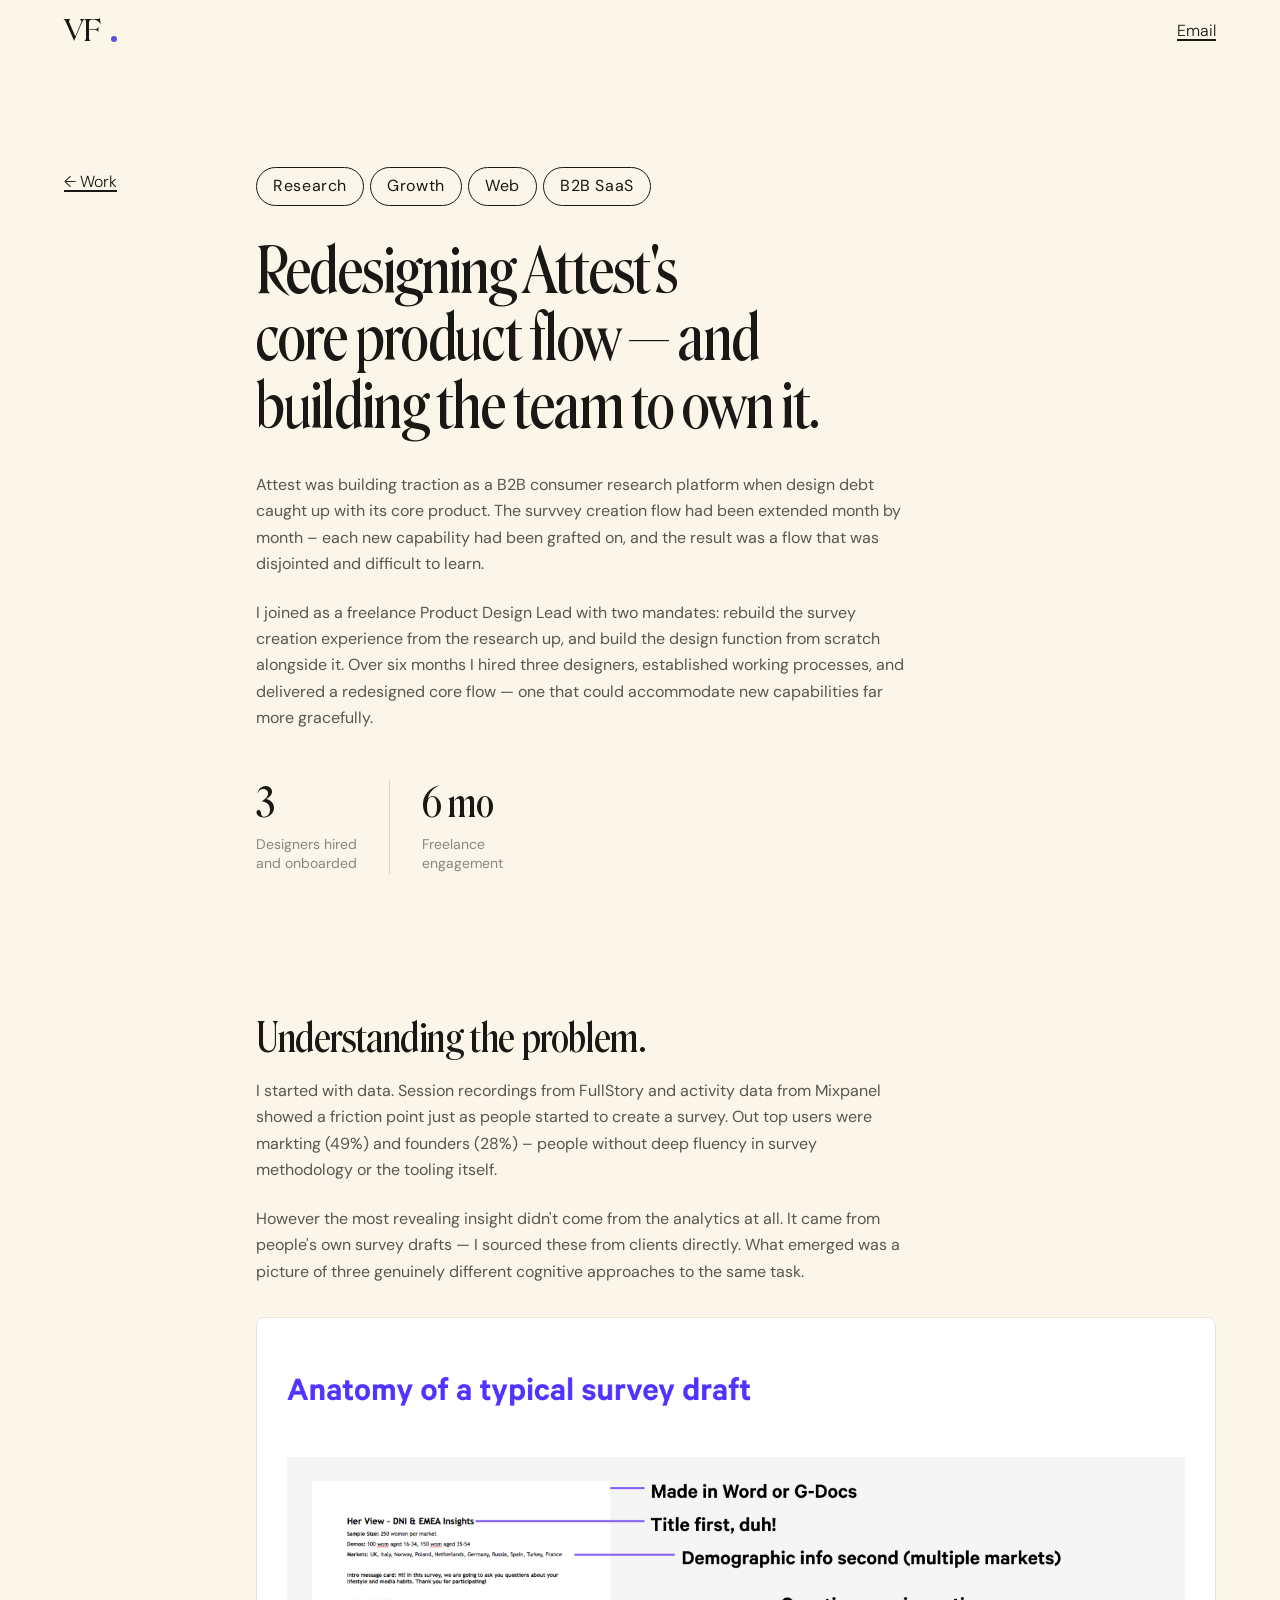
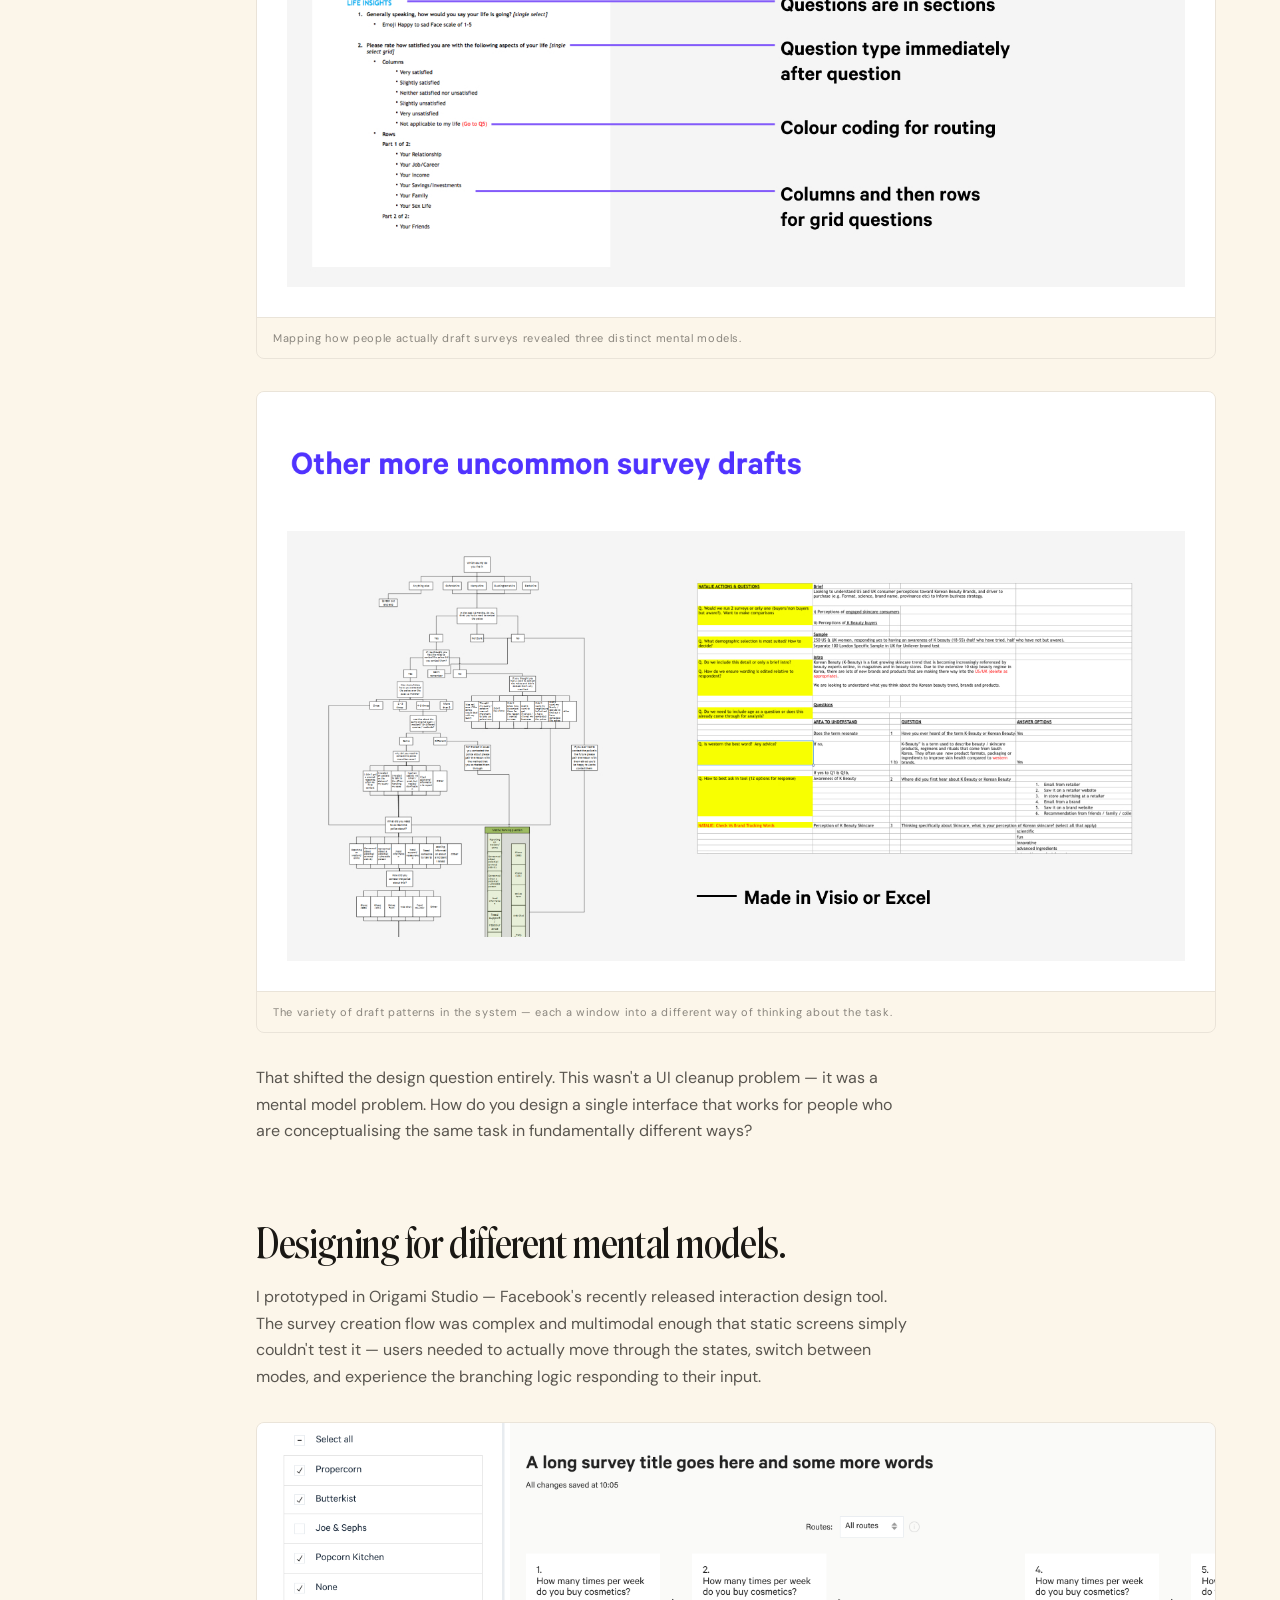
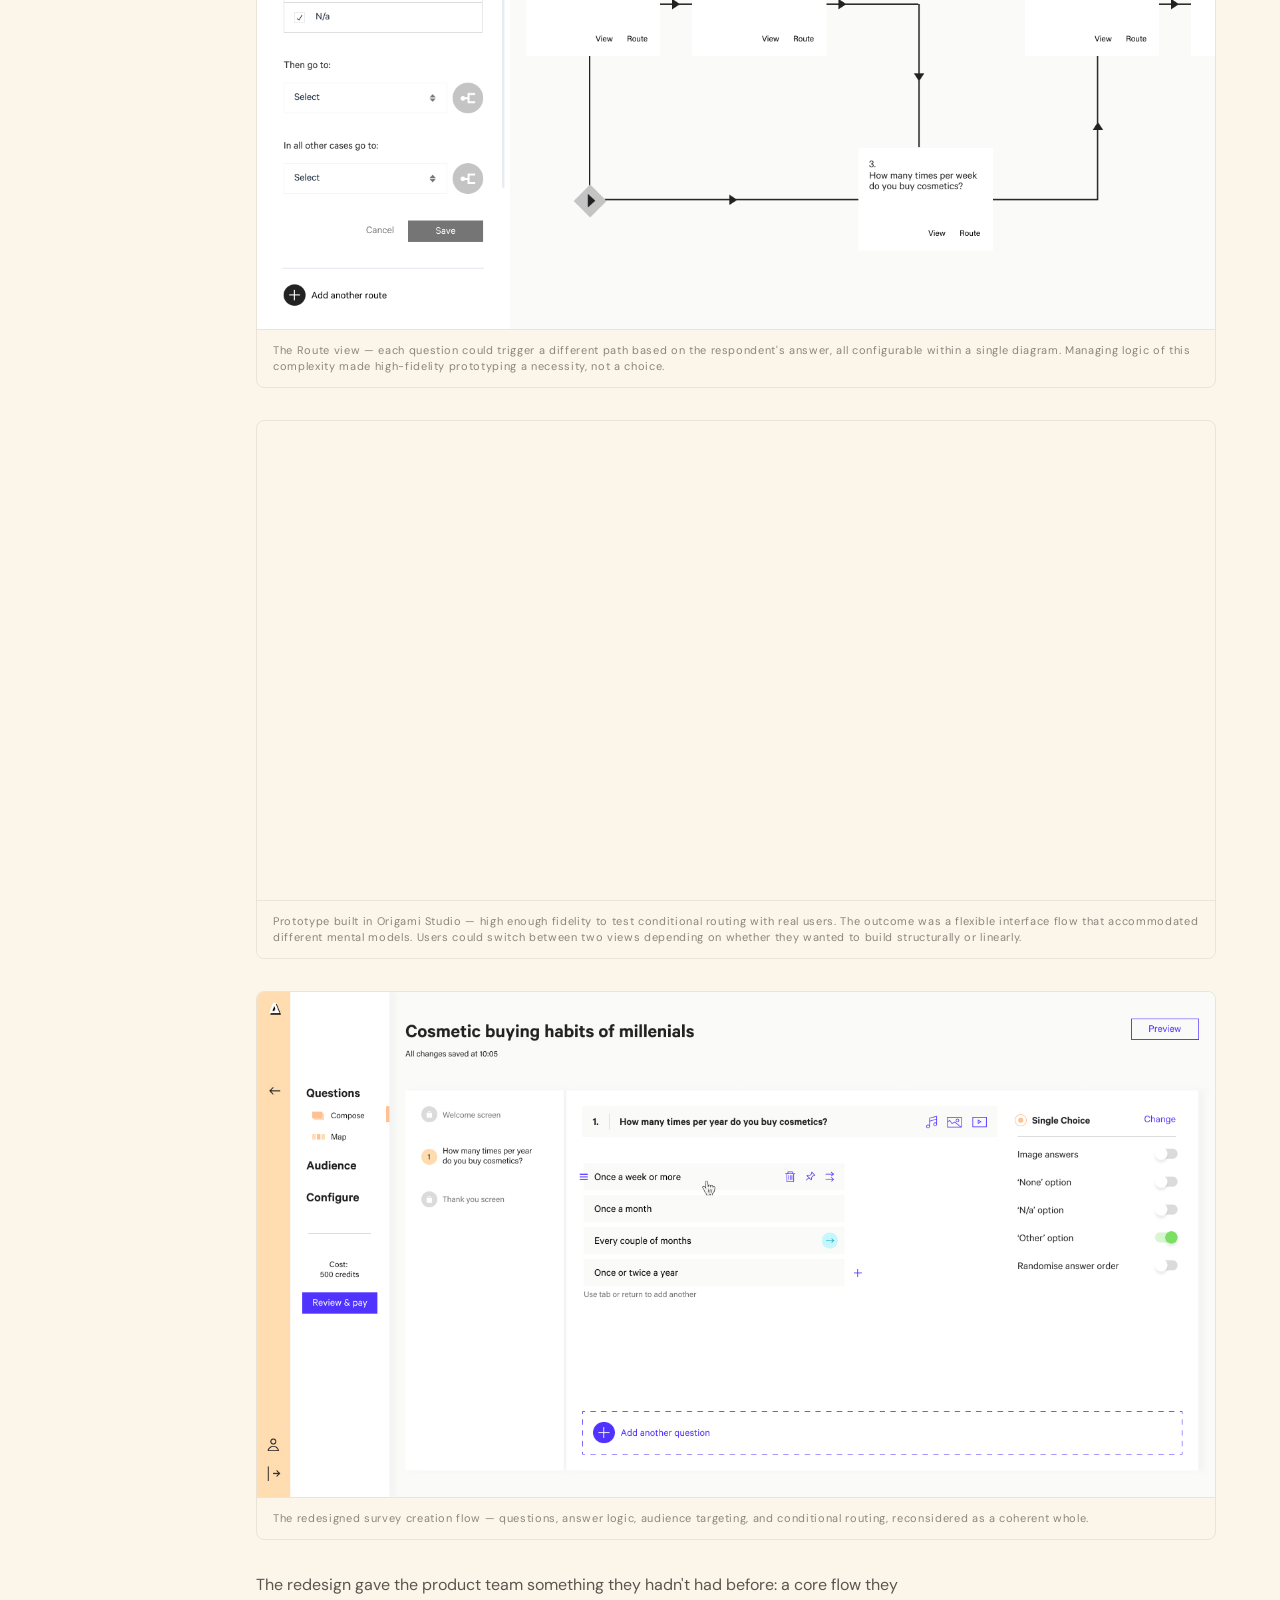
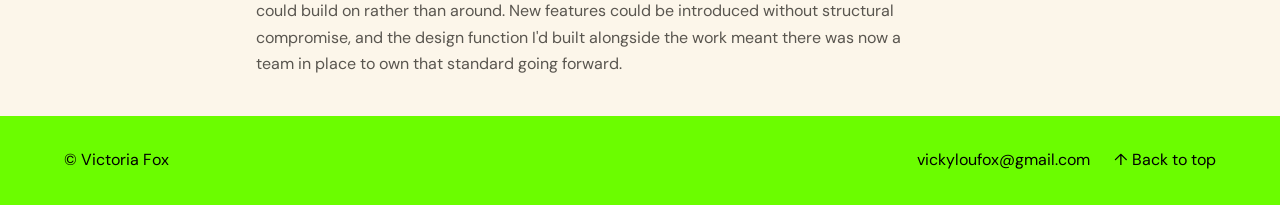
==== attest.html @ 3de5975f "Footer email copies to clipboard like nav; add toast to CS pages Co-Authored-By: Claude Sonnet 4.6 <" ====
<!doctype html>
<html lang="en">

<head>
  <meta charset="utf-8" />
  <meta name="viewport" content="width=device-width, initial-scale=1" />
  <title>Attest — Victoria Fox</title>
  <meta name="description" content="Fixing design debt: rebuilding Attest's core product flow." />
  <link rel="preconnect" href="https://fonts.googleapis.com" />
  <link rel="preconnect" href="https://fonts.gstatic.com" crossorigin />
  <link rel="stylesheet"
    href="https://fonts.googleapis.com/css2?family=DM+Sans:ital,wght@0,400;0,500;0,600;1,400&display=swap" />
  <style>
    @font-face {
      font-family: 'Roslindale Display';
      src: url('RoslindaleVariable-VF[Display]-Testing.ttf') format('truetype');
      font-weight: 100 900;
      font-stretch: 75% 100%;
    }
  </style>
  <link rel="stylesheet" href="styles.css?v=14" />
</head>

<body>

  <header class="nav" id="nav">
    <div class="container nav__inner">
      <a href="index.html" class="nav__logo" aria-label="Victoria Fox — back to home">VF</a>
      <div class="nav__right">
        <a href="mailto:vickyloufox@gmail.com" class="nav__link" data-copy-email>Email</a>
      </div>
    </div>
  </header>

  <!-- Title + tags -->
  <section class="section section--sl" style="padding-bottom:0">
    <div class="container">
      <div class="sl">
        <div class="sl__label">
          <a href="index.html#work" class="cs-back">← Work</a>
        </div>
        <div class="sl__body">
          <div class="cs-tags">
            <span class="wtag wtag--sector">Research</span><span class="wtag wtag--growth">Growth</span><span
              class="wtag wtag--web">Web</span><span class="wtag wtag--b2b">B2B SaaS</span>
          </div>
          <h1 class="cs-title t-title">Redesigning Attest's core product flow — and building the team to own it.</h1>
        </div>
      </div>
    </div>
  </section>

  <!-- Cover image -->
  <div class="cs-cover">
    <div class="container">
      <div class="sl">
        <div class="sl__label"></div>
        <div class="sl__body">
          <div class="cs-cover__img">
            <img src="Attest_Cover-Wide.jpg" alt="Attest survey builder UI" class="case-card__img">
          </div>
        </div>
      </div>
    </div>
  </div>

  <!-- Overview + Stats -->
  <section class="section section--sl" style="padding-top:var(--s-6)">
    <div class="container">
      <div class="sl">
        <span class="sl__label"></span>
        <div class="sl__body cs-body">
          <p class="about__lead">Attest was building traction as a B2B consumer research platform when design debt
            caught up with its core product. The survvey creation flow had been extended month by month – each new
            capability had been grafted on, and
            the result was a flow that was disjointed and difficult to learn.</p>
          <p>I joined as a freelance Product Design Lead with two mandates: rebuild the survey creation experience from
            the research up, and build the design function from scratch alongside it. Over six months I hired three
            designers, established working processes, and delivered a redesigned core flow — one that could accommodate
            new capabilities far more gracefully.</p>
          <div class="stat-bar"
            style="margin-top:var(--s-7); grid-template-columns: repeat(2, auto); justify-content: start">
            <div class="stat-bar__item">
              <span class="stat-bar__num t-heading">3</span>
              <span class="stat-bar__label">Designers hired<br>and onboarded</span>
            </div>
            <div class="stat-bar__item">
              <span class="stat-bar__num t-heading">6 mo</span>
              <span class="stat-bar__label">Freelance<br>engagement</span>
            </div>
          </div>
        </div>
      </div>
    </div>
  </section>

  <!-- Section 1 -->
  <section class="section section--cs">
    <div class="container">
      <div class="sl">
        <span class="sl__label"></span>
        <div class="sl__body cs-body">
          <h2 class="cs-section-title t-heading">Understanding the problem.</h2>
          <p>I started with data. Session recordings from FullStory and activity data from Mixpanel showed a friction
            point just as people started to create a survey. Out top users were markting (49%) and founders (28%) –
            people without deep fluency in survey methodology or the tooling itself.
          </p>

          <p>However the most revealing insight didn't come from the analytics at all. It came from people's own survey
            drafts —
            I sourced these from clients directly. What emerged was a picture of three genuinely different cognitive
            approaches to the same task.</p>

          <figure class="cs-figure">
            <img src="Attest-PurchaseResearch-15.jpg" alt="Anatomy of a typical survey draft" class="case-card__img">
            <figcaption>Mapping how people actually draft surveys revealed three distinct mental models.</figcaption>
          </figure>

          <figure class="cs-figure">
            <img src="Attest-PurchaseResearch-11.jpg" alt="Common survey draft patterns" class="case-card__img">
            <figcaption>The variety of draft patterns in the system — each a window into a different way of thinking
              about the task.</figcaption>
          </figure>

          <p>That shifted the design question entirely. This wasn't a UI cleanup problem — it was a mental model
            problem. How do you design a single interface that works for people who are conceptualising the same task in
            fundamentally different ways?</p>

        </div>
      </div>
    </div>
  </section>

  <!-- Section 2 -->
  <section class="section section--cs">
    <div class="container">
      <div class="sl">
        <span class="sl__label"></span>
        <div class="sl__body cs-body">
          <h2 class="cs-section-title t-heading">Designing for different mental models.</h2>
          <p>I prototyped in Origami Studio — Facebook's recently released interaction design tool. The survey creation
            flow was complex and multimodal enough that static screens simply couldn't test it — users needed to
            actually move through the states, switch between modes, and experience the branching logic responding to
            their input.</p>

          <figure class="cs-figure">
            <img src="Attest-RoutingView02e.png" alt="Attest routing view wireframe" class="case-card__img">
            <figcaption>The Route view — each question could trigger a different path based on the respondent's answer,
              all configurable within a single diagram. Managing logic of this complexity made high-fidelity prototyping
              a necessity, not a choice.</figcaption>
          </figure>

          <figure class="cs-figure">
            <video src="Attest-proto.mp4" autoplay loop muted playsinline class="case-card__img"></video>
            <figcaption>Prototype built in Origami Studio — high enough fidelity to test conditional routing with real
              users. The outcome was a flexible interface flow that accommodated different mental
              models. Users could switch between two views depending on whether they wanted to build structurally or
              linearly. </figcaption>
          </figure>

          <figure class="cs-figure">
            <img src="Attest-07.jpg" alt="Attest survey creation flow redesign" class="case-card__img">
            <figcaption>The redesigned survey creation flow — questions, answer logic, audience targeting, and
              conditional routing, reconsidered as a coherent whole.</figcaption>
          </figure>
          <p>The redesign gave the product team something they hadn't had before: a core flow they could build on rather
            than around. New features could be introduced without structural compromise, and the design function I'd
            built alongside the work meant there was now a team in place to own that standard going forward.</p>
        </div>
      </div>
    </div>
  </section>

  <div class="toast" id="toast">Copied — vickyloufox@gmail.com</div>
  <script src="script.js?v=2"></script>
  <footer class="site-footer"><div class="site-footer__inner"><span class="site-footer__copy">© Victoria Fox</span><div class="site-footer__links"><a href="mailto:vickyloufox@gmail.com" class="site-footer__link" data-copy-email>vickyloufox@gmail.com</a><a href="#" class="site-footer__link">↑ Back to top</a></div></div></footer>
</body>

</html>
---- styles.css ----
/* ============================================
   VF Portfolio — Design System
   tokens · base · components
   ============================================ */

/* ============================================
   TOKENS
   ============================================ */

:root {
  /* ---------- Type ---------- */
  --font-serif: 'Roslindale Display', serif;
  --font-sans:  'DM Sans', system-ui, sans-serif;
  --font-mono:  'DM Mono', 'IBM Plex Mono', ui-monospace, monospace;

  /* ---------- Color ---------- */
  --bg:       #FCF6EA;
  --bg-alt:   #F5EEE2;
  --ink:      #1A1814;
  --ink-70:   rgba(26, 24, 20, 0.72);
  --ink-50:   rgba(26, 24, 20, 0.5);
  --ink-30:   rgba(26, 24, 20, 0.3);
  --ink-15:   rgba(26, 24, 20, 0.15);
  --ink-08:   rgba(26, 24, 20, 0.08);
  --cream:    #FFFFFF;

  /* Accent */
  --accent:     #5753E0;
  --accent-ink: #FFFFFF;

  /* Palette */

  --col-blue:    #184EDD;
  --col-orange:  #ED6929;
  --col-peach:   #FFC093;
  --col-cyan:    #0696D1;
  --col-purple:  #A683E3;

  /* Hero colours */
  --col-vermillion: #FF3B0C;
  --col-amber:      #FDBB00;
  --col-blush:      #FDD8D2;
  --col-lemon:      #FFFF9B;
  --col-flame:      #FB6124;

  /* Hero palettes */
  --hero-1-bg: var(--col-vermillion); --hero-1-text: var(--col-amber);
  --hero-2-bg: var(--col-blush);      --hero-2-text: var(--col-vermillion);
  --hero-3-bg: var(--col-lemon);      --hero-3-text: var(--col-flame);

  --col-indigo: #5753E0;
  --col-brown:  #9B4838;

  /* ---------- Space ---------- */
  --s-1: 4px;  --s-2: 8px;   --s-3: 12px;  --s-4: 16px;
  --s-5: 24px; --s-6: 32px;  --s-7: 48px;  --s-8: 64px;
  --s-9: 96px; --s-10: 128px;

  /* Section rhythm */
  --section-y:     128px;
  --container-x:   clamp(24px, 5vw, 64px);
  --container-max: 1280px;

  /* ---------- Type scale ---------- */
  --fs-display: clamp(64px, 10vw, 136px);
  --fs-serif-1: clamp(56px, 8vw, 108px);
  --fs-serif-2: clamp(40px, 5vw, 72px);
  --fs-serif-3: clamp(22px, 2vw, 30px);
  --fs-heading: clamp(22px, 2vw, 30px);
  --fs-quote:   clamp(17px, 1.5vw, 21px);
  --fs-lead:    clamp(18px, 1.8vw, 24px);
  --fs-body:    16px;
  --fs-small:   14px;
  --fs-label:   11px;

  /* ---------- Misc ---------- */
  --radius-sm: 4px;
  --radius-md: 8px;
  --radius-lg: 16px;
  --ease:      cubic-bezier(0.2, 0.6, 0.2, 1);
  --reveal-y:  16px;
}


/* ============================================
   BASE
   ============================================ */

*, *::before, *::after { box-sizing: border-box; }

html { scroll-behavior: smooth; background: var(--ink); }

.toast {
  position: fixed;
  background: var(--ink);
  color: var(--bg);
  font-family: var(--font-sans);
  font-size: 0.85rem;
  padding: 0.6rem 1.2rem;
  border-radius: 100px;
  opacity: 0;
  pointer-events: none;
  transition: opacity 0.2s ease, transform 0.2s ease;
  z-index: 9999;
  white-space: nowrap;
  transform: translateY(6px);
}
.toast.is-visible {
  opacity: 1;
  transform: translateY(0);
}

body {
  margin: 0;
  background: var(--bg);
  color: var(--ink);
  font-family: var(--font-sans);
  font-size: var(--fs-body);
  line-height: 1.55;
  -webkit-font-smoothing: antialiased;
  text-rendering: optimizeLegibility;
  overflow-x: clip;
}

img, svg, video { display: block; max-width: 100%; }

a {
  color: inherit;
  text-decoration: none;
  transition: color 180ms var(--ease), opacity 180ms var(--ease);
}

button {
  font-family: inherit;
  cursor: pointer;
  border: none;
  background: none;
  color: inherit;
}

p { margin: 0 0 1em; text-wrap: pretty; }
p:last-child { margin-bottom: 0; }

h1, h2, h3, h4 {
  font-family: var(--font-serif);
  font-variation-settings: 'wght' 400, 'wdth' 75;
  line-height: 1;
  margin: 0;
  letter-spacing: -0.01em;
  text-wrap: balance;
}

/* ---- Roslindale type tokens ---- */
.t-display {
  font-family: 'Roslindale Display', serif;
  font-size: clamp(48px, 13vw, 102px);
  font-variation-settings: 'wght' 400, 'wdth' 75;
  letter-spacing: -0.02em;
  line-height: 1.05;
}
.t-title {
  font-family: 'Roslindale Display', serif;
  font-size: var(--fs-serif-2);
  font-variation-settings: 'wght' 400, 'wdth' 75;
  line-height: 1.05;
  letter-spacing: -0.02em;
}
.t-heading {
  font-family: 'Roslindale Display', serif;
  font-size: clamp(1.6rem, 3.2vw, 2.8rem);
  font-variation-settings: 'wght' 400, 'wdth' 75;
  line-height: 1.15;
  letter-spacing: -0.01em;
}
.t-heading-em {
  font-family: 'Roslindale Display', serif;
  font-size: clamp(1.6rem, 3.2vw, 2.8rem);
  font-variation-settings: 'wght' 700, 'wdth' 75;
  line-height: 1.15;
  letter-spacing: -0.01em;
}

/* ---------- Layout ---------- */

.section {
  padding-top: var(--section-y);
  padding-bottom: var(--section-y);
  position: relative;
}
.section--bleed-accent { background: var(--accent);  color: var(--accent-ink); }
.section--white        { background: var(--cream); }

.container {
  width: 100%;
  max-width: var(--container-max);
  margin: 0 auto;
  padding-left:  var(--container-x);
  padding-right: var(--container-x);
}

.section-label {
  font-family: var(--font-sans);
  font-size: var(--fs-label);
  letter-spacing: 0.12em;
  text-transform: uppercase;
  color: var(--ink-50);
  display: flex;
  align-items: center;
  gap: 12px;
  margin-bottom: var(--s-6);
}
.section-label::before {
  content: "";
  width: 32px;
  height: 1px;
  background: currentColor;
  opacity: 0.5;
}

.section-title {
  font-size: var(--fs-display-md);
  max-width: 18ch;
  margin-bottom: var(--s-7);
}

/* ---------- Buttons ---------- */

.btn {
  display: inline-flex;
  align-items: center;
  gap: 10px;
  padding: 14px 22px;
  border-radius: 999px;
  font-family: var(--font-sans);
  font-size: 15px;
  font-weight: 500;
  letter-spacing: 0.01em;
  border: 1px solid transparent;
  transition: background 180ms var(--ease), color 180ms var(--ease),
              border-color 180ms var(--ease), transform 180ms var(--ease);
  white-space: nowrap;
}
.btn:hover { transform: translateY(-1px); }
.btn--primary {
  background: var(--ink);
  color: var(--cream);
}
.btn--primary:hover { background: var(--accent); color: var(--accent-ink); }
.btn--ghost {
  background: transparent;
  color: var(--ink);
  border-color: var(--ink-30);
}
.btn--ghost:hover { border-color: var(--ink); background: var(--ink); color: var(--cream); }
.btn--accent {
  background: var(--accent);
  color: var(--accent-ink);
}
.btn--accent:hover { opacity: 0.9; transform: translateY(-1px); }
.btn--icon {
  width: 46px; height: 46px;
  padding: 0;
  justify-content: center;
  border: 1px solid var(--ink-08);
  background: transparent;
  color: var(--ink-70);
}
.btn--icon:hover { border-color: var(--ink); background: var(--ink); color: var(--cream); }
.btn .arrow {
  display: inline-block;
  transition: transform 200ms var(--ease);
}
.btn:hover .arrow { transform: translateX(3px); }

/* ---------- Tags ---------- */

.tag {
  display: inline-block;
  padding: 5px 10px;
  border: 1px solid var(--ink-08);
  border-radius: 999px;
  font-size: var(--fs-label);
  color: var(--ink-50);
  font-family: var(--font-sans);
  letter-spacing: 0.06em;
}

/* ---------- Reveal ---------- */

.reveal {
  opacity: 0;
  transform: translateY(var(--reveal-y));
  transition: opacity 700ms var(--ease), transform 700ms var(--ease);
  transition-delay: var(--reveal-delay, 0ms);
}
.reveal.is-in { opacity: 1; transform: translateY(0); }

/* ---------- Placeholder image ---------- */

.placeholder-img {
  position: relative;
  background:
    repeating-linear-gradient(135deg, var(--bg-alt) 0 10px, transparent 10px 20px),
    var(--bg);
  border: 1px solid var(--ink-08);
  display: flex;
  align-items: flex-end;
  justify-content: flex-start;
  overflow: hidden;
  isolation: isolate;
}
.placeholder-img::after {
  content: "";
  position: absolute; inset: 0;
  background: linear-gradient(180deg, transparent 60%, var(--bg) 100%);
  opacity: 0.4;
  pointer-events: none;
}
.placeholder-img__label {
  position: relative;
  z-index: 2;
  font-family: var(--font-sans);
  font-size: var(--fs-label);
  letter-spacing: 0.12em;
  text-transform: uppercase;
  color: var(--ink-50);
  padding: 10px 14px;
  background: var(--bg);
  border-top: 1px solid var(--ink-08);
  border-right: 1px solid var(--ink-08);
  width: 100%;
}
.placeholder-img__label::before { content: "◇ "; opacity: 0.6; }

/* ---------- Inline link ---------- */

.link-underline {
  position: relative;
  background-image: linear-gradient(currentColor, currentColor);
  background-size: 100% 1px;
  background-repeat: no-repeat;
  background-position: 0 100%;
  padding-bottom: 1px;
  transition: background-size 300ms var(--ease), color 180ms var(--ease);
}
.link-underline:hover { background-size: 0% 1px; color: var(--accent); }

/* ---------- Utilities ---------- */

.mono  { font-family: var(--font-sans); }
.serif { font-family: var(--font-serif); }
.text-accent { color: var(--accent); }
.muted { color: var(--ink-50); }

/* ---------- Reduced motion ---------- */

@media (prefers-reduced-motion: reduce) {
  * { animation-duration: 0ms !important; transition-duration: 0ms !important; }
  .reveal { opacity: 1; transform: none; }
}


/* ============================================
   COMPONENTS
   ============================================ */

/* ---------- Nav ---------- */

.nav {
  position: sticky;
  top: 0;
  z-index: 100;
  background: color-mix(in srgb, var(--bg) 88%, transparent);
  backdrop-filter: saturate(180%) blur(12px);
  -webkit-backdrop-filter: saturate(180%) blur(12px);
  border-bottom: 1px solid transparent;
  transition: border-color 200ms var(--ease), background 200ms var(--ease);
}
.nav.is-scrolled { border-bottom-color: var(--ink-08); }

.nav__inner {
  display: flex;
  align-items: center;
  justify-content: space-between;
  padding-top: 18px;
  padding-bottom: 18px;
  gap: 24px;
}
.nav__logo {
  font-family: var(--font-serif);
  font-size: 28px;
  line-height: 1;
  letter-spacing: -0.02em;
  display: inline-flex;
  align-items: center;
  gap: 10px;
  flex-shrink: 0;
}
.nav__logo::after {
  content: "";
  width: 6px;
  height: 6px;
  border-radius: 999px;
  background: var(--accent);
  margin-top: 14px;
}

.nav__links {
  display: flex;
  align-items: center;
  gap: 28px;
  flex: 1;
}
.nav__link {
  font-size: 14px;
  color: var(--ink-70);
  background-image: linear-gradient(currentColor, currentColor);
  background-size: 100% 1px;
  background-repeat: no-repeat;
  background-position: 0 100%;
  padding-bottom: 1px;
  transition: color 180ms var(--ease), background-size 300ms var(--ease);
}
.nav__link:hover { color: var(--accent); background-size: 0% 1px; }

.nav__link[data-copy-email] {
  background-image: none;
  text-decoration: underline;
  text-underline-offset: 3px;
  text-decoration-thickness: 1.5px;
  font-size: var(--fs-body);
  font-weight: 300;
  color: var(--ink);
}
.nav__link[data-copy-email]:hover {
  color: var(--accent);
  text-decoration: underline;
}

.nav__contextual {
  display: flex;
  align-items: center;
  gap: 24px;
  flex: 1;
  opacity: 0;
  transform: translateY(-6px);
  pointer-events: none;
  transition: opacity 240ms var(--ease), transform 240ms var(--ease);
}
.nav.links-visible .nav__contextual {
  opacity: 1;
  transform: translateY(0);
  pointer-events: auto;
}
@media (max-width: 820px) { .nav__contextual { display: none; } }

.nav__right {
  display: flex;
  align-items: center;
  gap: 12px;
}
.nav__cta {
  display: inline-flex;
  align-items: center;
  gap: 6px;
  padding: 8px 16px;
  border-radius: 999px;
  background: var(--ink);
  color: var(--cream) !important;
  font-size: 14px;
  transition: background 180ms var(--ease);
  white-space: nowrap;
}
.nav__cta:hover { background: var(--accent); }


/* ---------- Hero (editorial) ---------- */

.hero {
  /* height set by JS */
}

.hero .container {
  height: 100%;
}

.hero__stage {
  position: sticky;
  /* top + height set by JS */
  width: 100%;
  overflow: hidden;
  border-radius: 12px;
}

.hero__letter {
  font-family: 'Roslindale Display', serif;
  display: inline-block;
  white-space: pre;
  position: absolute;
  letter-spacing: 0.01em;
}

.tagline-section {
  padding: clamp(80px, 10vw, 140px) 0;
}

.tagline {
  color: var(--ink);
  padding: 0 clamp(24px, 5vw, 80px);
  text-align: center;
}

/* ---------- About ---------- */

.about-section {
  padding: clamp(64px, 8vw, 120px) 0;
  background: var(--col-brown);
}

.about-cols__portrait-img {
  width: 100%;
  height: 100%;
  object-fit: cover;
  border-radius: var(--radius-md);
  display: block;
}

.about-bio {
  margin-bottom: clamp(48px, 6vw, 80px);
}
.about-bio p {
  font-family: 'Roslindale Display', serif;
  font-size: clamp(1.6rem, 3.2vw, 2.8rem);
  font-variation-settings: 'wght' 700, 'wdth' 75;
  line-height: 1.15;
  letter-spacing: -0.01em;
  color: var(--ink);
  text-wrap: pretty;
}
.about-bio p + p {
  margin-top: 1em;
}

.about-rule {
  border: none;
  border-top: 1px solid var(--ink-15);
  margin: 0 0 clamp(40px, 5vw, 64px);
}

.about-cols {
  display: grid;
  grid-template-columns: 280px 1fr 1fr 1fr;
  gap: clamp(24px, 4vw, 56px);
  align-items: start;
}

.about-cols__portrait {
  width: 280px;
  aspect-ratio: 3/4;
  border-radius: var(--radius-md);
}

.about-cols__col {
  display: flex;
  flex-direction: column;
  align-items: flex-start;
}

.about-cols__heading {
  font-family: var(--font-sans);
  font-size: var(--fs-small);
  font-weight: 900;
  font-variation-settings: normal;
  letter-spacing: 0.18em;
  text-transform: uppercase;
  color: var(--ink);
  margin: 0 0 1.2em 0;
  padding: 0;
  width: 100%;
}

.about-cols__list {
  list-style: none;
  margin: 0;
  padding: 0;
  width: 100%;
  display: flex;
  flex-direction: column;
  gap: 0.9em;
}
.about-cols__list li {
  display: flex;
  flex-direction: column;
  gap: 0.1em;
  padding: 0;
  margin: 0;
}
.about-cols__org {
  font-size: var(--fs-body);
  font-weight: 900;
  color: var(--ink);
}
.about-cols__meta {
  font-size: var(--fs-body);
  font-weight: 300;
  color: var(--ink);
}
.about-cols__list a {
  font-size: var(--fs-body);
  font-weight: 300;
  color: var(--ink);
  text-decoration: underline;
  text-underline-offset: 3px;
  text-decoration-thickness: 1.5px;
}
.about-cols__list a:hover { color: var(--accent); }

@media (max-width: 900px) {
  .about-cols {
    grid-template-columns: 1fr 1fr;
  }
  .about-cols__portrait {
    grid-column: 1 / -1;
    max-width: 320px;
  }
}
@media (max-width: 560px) {
  .about-cols { grid-template-columns: 1fr; }
  .about-cols__portrait { max-width: 260px; }
}

/* ---------- Work / Case studies list ---------- */

.work-section {
  padding: clamp(64px, 8vw, 120px) 0;
}

.work-list {
  list-style: none;
  padding: 0;
  margin: 0;
}

.work-item {
  position: relative;
  overflow: hidden;
  border-top: 1px solid var(--ink-15);
}


.work-item__link {
  display: block;
  padding: clamp(20px, 2.5vw, 32px) 0;
  text-decoration: none;
  cursor: pointer;
}

.work-item__name {
  font-family: 'Roslindale Display', serif;
  font-size: clamp(2.8rem, 5.5vw, 5.5rem);
  font-variation-settings: 'wght' 400, 'wdth' 75;
  line-height: 1.05;
  color: var(--ink);
  transition: font-variation-settings 0.25s ease;
}

.work-item.is-active .work-item__name {
  font-variation-settings: 'wght' 700, 'wdth' 100;
}

.work-item__detail {
  display: grid;
  grid-template-rows: 0fr;
  opacity: 0;
  transition: grid-template-rows 0.3s ease, opacity 0.3s ease, margin 0.3s ease;
  margin-top: 0;
}
.work-item__detail > * { overflow: hidden; }

.work-item.is-active .work-item__detail {
  grid-template-rows: 1fr;
  opacity: 1;
  margin-top: 10px;
}

.work-item__subtitle {
  font-family: var(--font-sans);
  font-size: var(--fs-quote);
  color: var(--ink);
  line-height: 1.35;
  text-wrap: pretty;
  margin-bottom: 8px;
}

.work-item__tags {
  display: flex;
  flex-wrap: wrap;
  gap: 4px 16px;
  margin-top: 6px;
}
.wtag {
  display: inline-flex;
  align-items: center;
  font-size: var(--fs-body);
  letter-spacing: 0.04em;
  padding: 6px 16px;
  border-radius: 999px;
  border: 1px solid currentColor;
}
.wtag { color: var(--ink); }

.work-key {
  display: flex;
  flex-wrap: wrap;
  gap: 6px;
  margin-bottom: var(--s-6);
}
.work-key .wtag { cursor: pointer; transition: background 180ms, opacity 180ms, color 180ms, border-color 180ms; }
.work-key .wtag:hover { color: var(--accent); border-color: var(--accent); }
.work-key.has-active .wtag:not(.is-active) { opacity: 0.35; }
.work-key .wtag.is-active {
  color: var(--accent);
  border-color: var(--accent);
  background: color-mix(in srgb, var(--accent) 10%, transparent);
}
.work-item { transition: opacity 250ms var(--ease); }
.work-item.is-filtered { opacity: 0.15; pointer-events: none; }

/* Right-side image panel — shifts vertically to track hovered item */
@media (max-width: 800px) {
  .work-item__preview { display: none; }
  .work-item__detail { grid-template-rows: 1fr; opacity: 1; margin-top: 10px; }
}

/* ---------- Manifesto / Principles ---------- */

.principles {
  display: grid;
  grid-template-columns: repeat(3, 1fr);
  gap: 24px;
  border-top: 1px solid var(--ink-08);
  padding-top: 40px;
}
.principle { padding-right: 24px; }
.principle__num {
  font-family: var(--font-sans);
  font-size: 11px;
  letter-spacing: 0.12em;
  color: var(--ink-50);
  margin-bottom: 12px;
}
.principle__title {
  font-family: var(--font-serif);
  font-size: var(--fs-heading);
  line-height: 1.2;
  margin-bottom: 8px;
}
.principle__text { font-size: 14px; color: var(--ink-70); line-height: 1.5; }

@media (max-width: 800px) {
  .principles { grid-template-columns: 1fr; gap: 32px; }
}

/* ---------- Case study filters ---------- */

.case-card.is-hidden {
  display: none;
}

/* ---------- Case studies ---------- */

.case-grid {
  display: grid;
  grid-template-columns: repeat(2, 1fr);
  gap: 40px 32px;
}
@media (max-width: 900px) { .case-grid { grid-template-columns: 1fr; gap: 48px; } }

.case-card {
  display: flex;
  flex-direction: column;
  gap: 16px;
  color: inherit;
  transition: transform 300ms var(--ease);
}

.case-card__media {
  aspect-ratio: 4/3;
  border-radius: var(--radius-md);
  overflow: hidden;
  position: relative;
  transition: background-color 300ms var(--ease);
  box-shadow: inset 0 0 0 1px var(--ink-08);
}
.case-card__media .placeholder-img { width: 100%; height: 100%; }
.case-card__img { width: 100%; height: 100%; object-fit: cover; display: block; }
.case-card__media::before {
  content: 'View case study →';
  position: absolute;
  left: 50%; top: 50%;
  transform: translate(-50%, -50%);
  padding: 10px 18px;
  border-radius: 999px;
  background: var(--ink);
  color: var(--cream);
  font-family: var(--font-sans);
  font-size: var(--fs-small);
  font-weight: 500;
  white-space: nowrap;
  opacity: 0;
  transition: opacity 300ms var(--ease);
  z-index: 5;
  pointer-events: none;
}
.case-card:hover .case-card__media::before { opacity: 1; }
.case-card .placeholder-img__label { display: none; }
.case-card .placeholder-img {
  background: repeating-linear-gradient(135deg, rgba(0,0,0,0.06) 0 10px, transparent 10px 20px);
  border: none;
}
.case-card__media::after {
  content: '';
  position: absolute;
  inset: 0;
  opacity: 0;
  transition: opacity 300ms var(--ease);
  z-index: 3;
}

.case-card__meta {
  display: flex;
  justify-content: space-between;
  align-items: center;
  font-family: var(--font-sans);
  font-size: var(--fs-label);
  letter-spacing: 0.06em;
  color: var(--ink-50);
}
.case-card__meta strong { color: var(--ink); font-weight: 500; }

.case-card__title {
  font-family: var(--font-serif);
  font-size: var(--fs-heading);
  line-height: 1.15;
  letter-spacing: -0.01em;
  text-wrap: balance;
  max-width: 22ch;
}
.case-card__tags { display: flex; flex-wrap: wrap; gap: 6px; }

/* ---------- Recommendations ---------- */

/* Desktop: horizontal scroll showing ~2.5 cards */
.rec-cards {
  display: flex;
  gap: 24px;
  overflow-x: auto;
  scroll-snap-type: x mandatory;
  scrollbar-width: none;
  overscroll-behavior-x: contain;
  min-width: 0;
  padding-bottom: 4px;
}
.rec-cards::-webkit-scrollbar { display: none; }

.rec-card {
  flex: 0 0 min(380px, 78vw);
  scroll-snap-align: start;
  display: flex;
  flex-direction: column;
  gap: 24px;
  background: var(--cream);
  border: 1px solid var(--ink-08);
  border-radius: var(--radius-lg);
  padding: 36px 36px 32px;
}

.rec-controls { display: none; }

/* Mobile: single card + arrow controls */
@media (max-width: 700px) {
  .rec-cards { display: block; overflow: visible; padding-bottom: 0; }
  .rec-card { display: none; }
  .rec-card.is-active { display: flex; }
  .rec-controls { display: flex; align-items: center; gap: var(--s-4); margin-top: var(--s-5); }
}

.rec-card__quote {
  font-family: var(--font-sans);
  font-size: var(--fs-quote);
  line-height: 1.35;
  color: var(--ink);
  flex: 1;
  text-wrap: pretty;
}
.rec-card__quote::before { content: "\201C"; }
.rec-card__quote::after  { content: "\201D"; }

.rec-card__meta {
  display: flex;
  gap: 14px;
  align-items: center;
  border-top: 1px solid var(--ink-08);
  padding-top: 24px;
}
.rec-card__avatar {
  width: 48px; height: 48px;
  border-radius: 999px;
  background: var(--ink-08);
  overflow: hidden;
  flex-shrink: 0;
}
.rec-card__avatar img { width: 100%; height: 100%; object-fit: cover; display: block; }
.rec-card__name { font-size: var(--fs-body); font-weight: 500; color: var(--ink); margin-bottom: 2px; }
.rec-card__role { font-size: var(--fs-small); color: var(--ink-70); line-height: 1.35; }

.rec-controls__count {
  font-family: var(--font-sans);
  font-size: var(--fs-small);
  color: var(--ink-50);
}
.rec-controls__btn {
  width: 44px; height: 44px;
  border-radius: 999px;
  border: 1px solid var(--ink-15);
  background: transparent;
  color: var(--ink);
  display: inline-flex; align-items: center; justify-content: center;
  cursor: pointer;
  transition: background 200ms var(--ease), border-color 200ms var(--ease), color 200ms var(--ease);
  flex-shrink: 0;
}
.rec-controls__btn:hover { background: var(--accent); border-color: var(--accent); color: var(--accent-ink); }
.rec-controls__btn:disabled { opacity: 0.3; cursor: default; }

/* ---------- Skills ---------- */

.skills-list {}

.skill-row {
  display: grid;
  grid-template-columns: 80px 1fr 2fr;
  gap: 32px;
  align-items: baseline;
  padding: 28px 0;
  border-bottom: 1px solid var(--ink-08);
}

.skill-row__num {
  font-family: var(--font-sans);
  font-size: var(--fs-label);
  color: var(--ink-50);
  letter-spacing: 0.06em;
}
.skill-row__title {}
.skill-row__body {
  font-size: var(--fs-quote);
  line-height: 1.35;
  color: var(--ink);
  text-wrap: pretty;
  margin: 0;
}

@media (max-width: 800px) {
  .skill-row { grid-template-columns: 60px 1fr; gap: 8px 20px; padding: 20px 0; }
  .skill-row__body { grid-column: 2; }
}
@media (max-width: 500px) {
  .skill-row { grid-template-columns: 1fr; gap: 6px; }
  .skill-row__num { font-size: 11px; }
  .skill-row__body { grid-column: 1; }
}

/* Logo row */
.logo-row {
  display: flex;
  align-items: center;
  justify-content: space-between;
  padding: 28px 0;
  border-bottom: 1px solid var(--ink-08);
  margin-bottom: 0;
  flex-wrap: wrap;
  gap: 24px;
}
.logo-item {
  display: flex;
  flex-direction: column;
  align-items: center;
  gap: 8px;
}
.logo-item__img {
  width: 28px;
  height: 28px;
  object-fit: contain;
  filter: grayscale(1) opacity(0.3);
  transition: filter 220ms var(--ease);
}

.logo-item__name {
  font-family: var(--font-sans);
  font-size: var(--fs-label);
  letter-spacing: 0.12em;
  text-transform: uppercase;
  color: var(--ink-50);
}

/* Tools row */
.tools {
  display: grid;
  grid-template-columns: repeat(6, 1fr);
  gap: 24px 32px;
}
@media (max-width: 900px) { .tools { grid-template-columns: repeat(3, 1fr); } }
@media (max-width: 600px) { .tools { grid-template-columns: repeat(2, 1fr); } }

.tool-group__label {
  font-family: var(--font-sans);
  font-size: 11px;
  letter-spacing: 0.12em;
  text-transform: uppercase;
  color: var(--ink-50);
  margin-bottom: 12px;
  padding-bottom: 10px;
  border-bottom: 1px solid var(--ink-08);
}
.tool-group__items {
  list-style: none;
  padding: 0; margin: 0;
  display: flex;
  flex-direction: column;
  gap: 6px;
}
.tool-group__items li { font-size: 14px; color: var(--ink); }



/* ---------- Reading ---------- */

/* ---------- Sidebar layout experiment ----------
   To revert: remove .section--sl from each section and remove the
   <div class="sl"><span class="sl__label">…</span><div class="sl__body"> wrappers.
   ------------------------------------------------ */
.section--sl {
  padding-top: clamp(64px, 8vw, 120px);
  padding-bottom: clamp(64px, 8vw, 120px);
}
.section--cs {
  padding-top: clamp(24px, 3vw, 40px);
  padding-bottom: clamp(24px, 3vw, 40px);
}
.sl {
  display: flex;
  align-items: flex-start;
  gap: var(--s-6);
}
.sl__label {
  font-family: var(--font-sans);
  font-size: var(--fs-small);
  font-weight: 900;
  font-variation-settings: normal;
  letter-spacing: 0.18em;
  text-transform: uppercase;
  color: var(--ink);
  white-space: nowrap;
  flex-shrink: 0;
  width: 160px;
  padding-top: 3px;
}
.sl__body {
  flex: 1;
  min-width: 0;
}
@media (max-width: 700px) {
  .sl { flex-direction: column; gap: var(--s-4); }
  .sl__label { width: auto; }
}
/* ------------------------------------------------ */

.reading-section {
  padding: 0;
}
.reading-section .container {
  background: #FFFF04;
  border-radius: var(--radius-lg);
  padding: var(--s-6) var(--container-x);
}
.reading-section .reading-link { border-bottom-color: rgba(0,0,0,0.12); }
.reading-section .reading-bar__label { color: rgba(0,0,0,0.5); }

.reading-bar {
  display: flex;
  align-items: baseline;
  gap: var(--s-6);
  flex-wrap: wrap;
}

.reading-bar__label {
  font-family: var(--font-sans);
  font-size: 11px;
  letter-spacing: 0.08em;
  text-transform: uppercase;
  color: var(--ink-50);
  white-space: nowrap;
  flex-shrink: 0;
}

.reading-bar__list {
  display: flex;
  flex-direction: column;
  gap: 0;
  flex: 1;
}

.reading-link {
  display: flex;
  align-items: baseline;
  gap: 12px;
  padding: 9px 0;
  border-bottom: 1px solid var(--ink-08);
  color: inherit;
  transition: padding-left 180ms var(--ease);
}
.reading-link:last-child { border-bottom: none; }
.reading-link:hover { padding-left: 8px; }

.reading-link__title {
  font-size: 14px;
  font-weight: 500;
  flex: 1;
  overflow: hidden;
  white-space: nowrap;
  text-overflow: ellipsis;
  min-width: 0;
}
.reading-link__date {
  font-family: var(--font-sans);
  font-size: var(--fs-label);
  color: var(--ink-50);
  letter-spacing: 0.06em;
  text-transform: uppercase;
  white-space: nowrap;
}
.reading-link__meta {
  font-family: var(--font-sans);
  font-size: var(--fs-label);
  color: var(--ink-50);
  letter-spacing: 0.04em;
  white-space: nowrap;
}
.reading-link__arrow {
  font-size: var(--fs-label);
  color: var(--ink-50);
  transition: color 180ms var(--ease), transform 180ms var(--ease);
}
.reading-link:hover .reading-link__arrow { color: var(--accent); transform: translate(2px, -2px); }

@media (max-width: 600px) {
  .reading-bar { flex-direction: column; gap: var(--s-3); }
  .reading-link__meta { display: none; }
}

/* ---------- Footer ---------- */

.footer {
  background: var(--bg-alt);
  color: var(--ink);
  padding: 96px 0 40px;
  margin-top: 80px;
}
.footer__nav {
  display: flex;
  align-items: center;
  gap: 24px;
  flex-wrap: wrap;
  padding-bottom: var(--s-6);
  border-bottom: 1px solid var(--ink-08);
}
.footer__cta {
  display: inline-flex;
  align-items: center;
  gap: 10px;
  padding: 14px 22px;
  border-radius: 999px;
  background: var(--accent);
  color: var(--accent-ink);
  font-size: var(--fs-body);
  font-weight: 500;
  transition: opacity 180ms var(--ease), transform 180ms var(--ease);
  align-self: flex-start;
}
.footer__cta:hover { opacity: 0.88; transform: translateY(-1px); }
.footer__cta .arrow { display: inline-block; transition: transform 200ms var(--ease); }
.footer__cta:hover .arrow { transform: translateX(3px); }

.footer__bottom {
  display: flex;
  justify-content: space-between;
  align-items: center;
  padding-top: 24px;
  font-family: var(--font-sans);
  font-size: var(--fs-label);
  color: var(--ink-50);
  letter-spacing: 0.12em;
  flex-wrap: wrap;
  gap: 12px;
}
.footer__bottom a:hover { color: var(--accent); }

.site-footer {
  background: #6BFD00;
  color: #000;
  padding: var(--s-6) 0;
  padding-bottom: calc(var(--s-6) + env(safe-area-inset-bottom));
  font-family: var(--font-sans);
  font-size: var(--fs-body);
}
.site-footer__inner {
  max-width: var(--container-max);
  margin: 0 auto;
  padding: 0 var(--container-x);
  display: flex;
  justify-content: space-between;
  align-items: center;
  gap: var(--s-4);
}
.site-footer__links {
  display: flex;
  gap: var(--s-5);
  align-items: center;
}
.site-footer__link {
  color: #000;
  text-decoration: none;
}
.site-footer__link:hover {
  text-decoration: underline;
}

/* ---------- Case study pages ---------- */

.cs-back {
  font-size: var(--fs-body);
  font-weight: 300;
  color: var(--ink);
  text-transform: none;
  letter-spacing: 0;
  text-decoration: underline;
  text-underline-offset: 3px;
  text-decoration-thickness: 1.5px;
  display: inline-block;
  transition: color 180ms var(--ease);
}
.cs-back:hover { color: var(--accent); }

.cs-title {
  max-width: 22ch;
  margin-top: var(--s-4);
}

.cs-tags {
  display: flex;
  flex-wrap: wrap;
  gap: 6px;
  margin-bottom: var(--s-6);
}

/* ---- Stat bar ---- */
.stat-bar {
  display: grid;
  grid-template-columns: repeat(4, 1fr);
}
.stat-bar__item {
  display: flex;
  flex-direction: column;
  gap: var(--s-2);
  padding: 0 var(--s-6);
  border-left: 1px solid var(--ink-15);
}
.stat-bar__item:first-child {
  padding-left: 0;
  border-left: none;
}
.stat-bar__label {
  font-size: var(--fs-small);
  color: var(--ink-50);
  line-height: 1.4;
}
@media (max-width: 600px) {
  .stat-bar { grid-template-columns: repeat(2, 1fr); row-gap: var(--s-6); }
  .stat-bar__item:nth-child(odd) { padding-left: 0; border-left: none; }
  .stat-bar__item--hide-mobile { display: none; }
}

.cs-cover {
  display: none;
}
.cs-cover__img {
  aspect-ratio: 16/9;
  overflow: hidden;
  border-radius: var(--radius-md);
  background: var(--bg-alt);
  position: relative;
}
.cs-cover__img--contain { background: var(--bg); }
.cs-cover__img img {
  width: 100%; height: 100%;
  object-fit: cover;
  display: block;
}
.cs-cover__img--contain img { object-fit: contain; }
.cs-cover__img::before {
  content: '';
  position: absolute;
  inset: 0;
  border: 1px solid var(--ink-08);
  border-radius: var(--radius-md);
  z-index: 2;
  pointer-events: none;
}

.cs-soon p {
  font-size: var(--fs-body);
  color: var(--ink-70);
  line-height: 1.65;
  max-width: 48ch;
  margin-bottom: var(--s-5);
}

.cs-section-title {
  margin-bottom: var(--s-4);
  color: var(--ink);
}

.cs-body p {
  font-size: var(--fs-body);
  color: var(--ink-70);
  line-height: 1.65;
  max-width: 60ch;
  margin-bottom: 1.4em;
}
.cs-body p:last-child { margin-bottom: 0; }

.cs-figure {
  margin: var(--s-6) 0;
  border-radius: var(--radius-md);
  overflow: hidden;
  border: 1px solid var(--ink-08);
}
.cs-figure__placeholder {
  aspect-ratio: 16/9;
  background: var(--bg-alt);
  display: flex;
  align-items: center;
  justify-content: center;
  font-family: var(--font-sans);
  font-size: var(--fs-label);
  letter-spacing: 0.12em;
  text-transform: uppercase;
  color: var(--ink-50);
}
.cs-figure figcaption {
  padding: var(--s-3) var(--s-4);
  font-family: var(--font-sans);
  font-size: var(--fs-label);
  color: var(--ink-50);
  letter-spacing: 0.06em;
  border-top: 1px solid var(--ink-08);
  line-height: 1.5;
}

.cs-figure-pair {
  display: flex;
  gap: var(--s-3);
  margin: var(--s-6) 0;
  align-items: flex-start;
}
.cs-figure-pair .cs-figure {
  margin: 0;
  min-width: 0;
  flex: 1;
}
.cs-figure-pair .cs-figure img {
  width: 100%;
  height: auto;
  object-fit: contain;
}
@media (max-width: 600px) {
  .cs-figure-pair { flex-direction: column; }
  .cs-figure-pair .cs-figure { flex: none; width: 100%; }
}

/* ---------- Case study slideshow ---------- */
.cs-slideshow {
  position: relative;
  background: var(--bg);
}
.cs-slideshow__track {
  display: grid;
}
.cs-slideshow__slide {
  grid-column: 1;
  grid-row: 1;
  opacity: 0;
  transition: opacity 350ms ease;
  pointer-events: none;
}
.cs-slideshow__slide--active {
  opacity: 1;
  pointer-events: auto;
}
.cs-slideshow__slide img {
  width: 100%;
  display: block;
}
.cs-slideshow__nav {
  position: absolute;
  top: 50%;
  left: 0;
  right: 0;
  transform: translateY(-50%);
  display: flex;
  align-items: center;
  justify-content: space-between;
  padding: 0 var(--s-3);
  pointer-events: none;
}
.cs-slideshow__btn {
  pointer-events: auto;
  width: 52px;
  height: 52px;
  border-radius: 50%;
  border: none;
  cursor: pointer;
  background: rgba(255, 255, 255, 0.82);
  backdrop-filter: blur(6px);
  -webkit-backdrop-filter: blur(6px);
  color: var(--ink);
  font-size: 20px;
  display: flex;
  align-items: center;
  justify-content: center;
  box-shadow: 0 2px 8px rgba(0, 0, 0, 0.12);
  transition: background 200ms, opacity 200ms;
  line-height: 1;
}
.cs-slideshow__btn:hover:not(:disabled) { background: rgba(255, 255, 255, 1); }
.cs-slideshow__btn:disabled { opacity: 0.25; cursor: default; }

/* ---------- Lightbox ---------- */
.cs-figure img,
.cs-cover__img img {
  cursor: zoom-in;
}
.lightbox {
  position: fixed;
  inset: 0;
  background: rgba(0, 0, 0, 0.85);
  z-index: 900;
  overflow-y: auto;
  opacity: 0;
  pointer-events: none;
  transition: opacity 250ms ease;
  cursor: zoom-out;
  padding: 5vh 5vw;
}
.lightbox.is-open {
  opacity: 1;
  pointer-events: auto;
}
.lightbox__img {
  display: block;
  margin: 0 auto;
  width: 100%;
  max-width: min(90vw, 1400px);
  height: auto;
  border-radius: var(--radius-md);
  box-shadow: 0 8px 40px rgba(0, 0, 0, 0.5);
  cursor: default;
}
.lightbox__nav {
  position: fixed;
  top: 50%;
  left: 0;
  right: 0;
  transform: translateY(-50%);
  display: none;
  justify-content: space-between;
  align-items: center;
  padding: 0 var(--s-4);
  pointer-events: none;
  z-index: 901;
}
.lightbox__btn {
  pointer-events: auto;
  width: 48px;
  height: 48px;
  border-radius: 50%;
  background: rgba(255, 255, 255, 0.15);
  color: #fff;
  border: none;
  cursor: pointer;
  font-size: 18px;
  display: flex;
  align-items: center;
  justify-content: center;
  transition: background 200ms, opacity 200ms;
}
.lightbox__btn:hover:not(:disabled) { background: rgba(255, 255, 255, 0.3); }
.lightbox__btn:disabled { opacity: 0.2; cursor: default; }
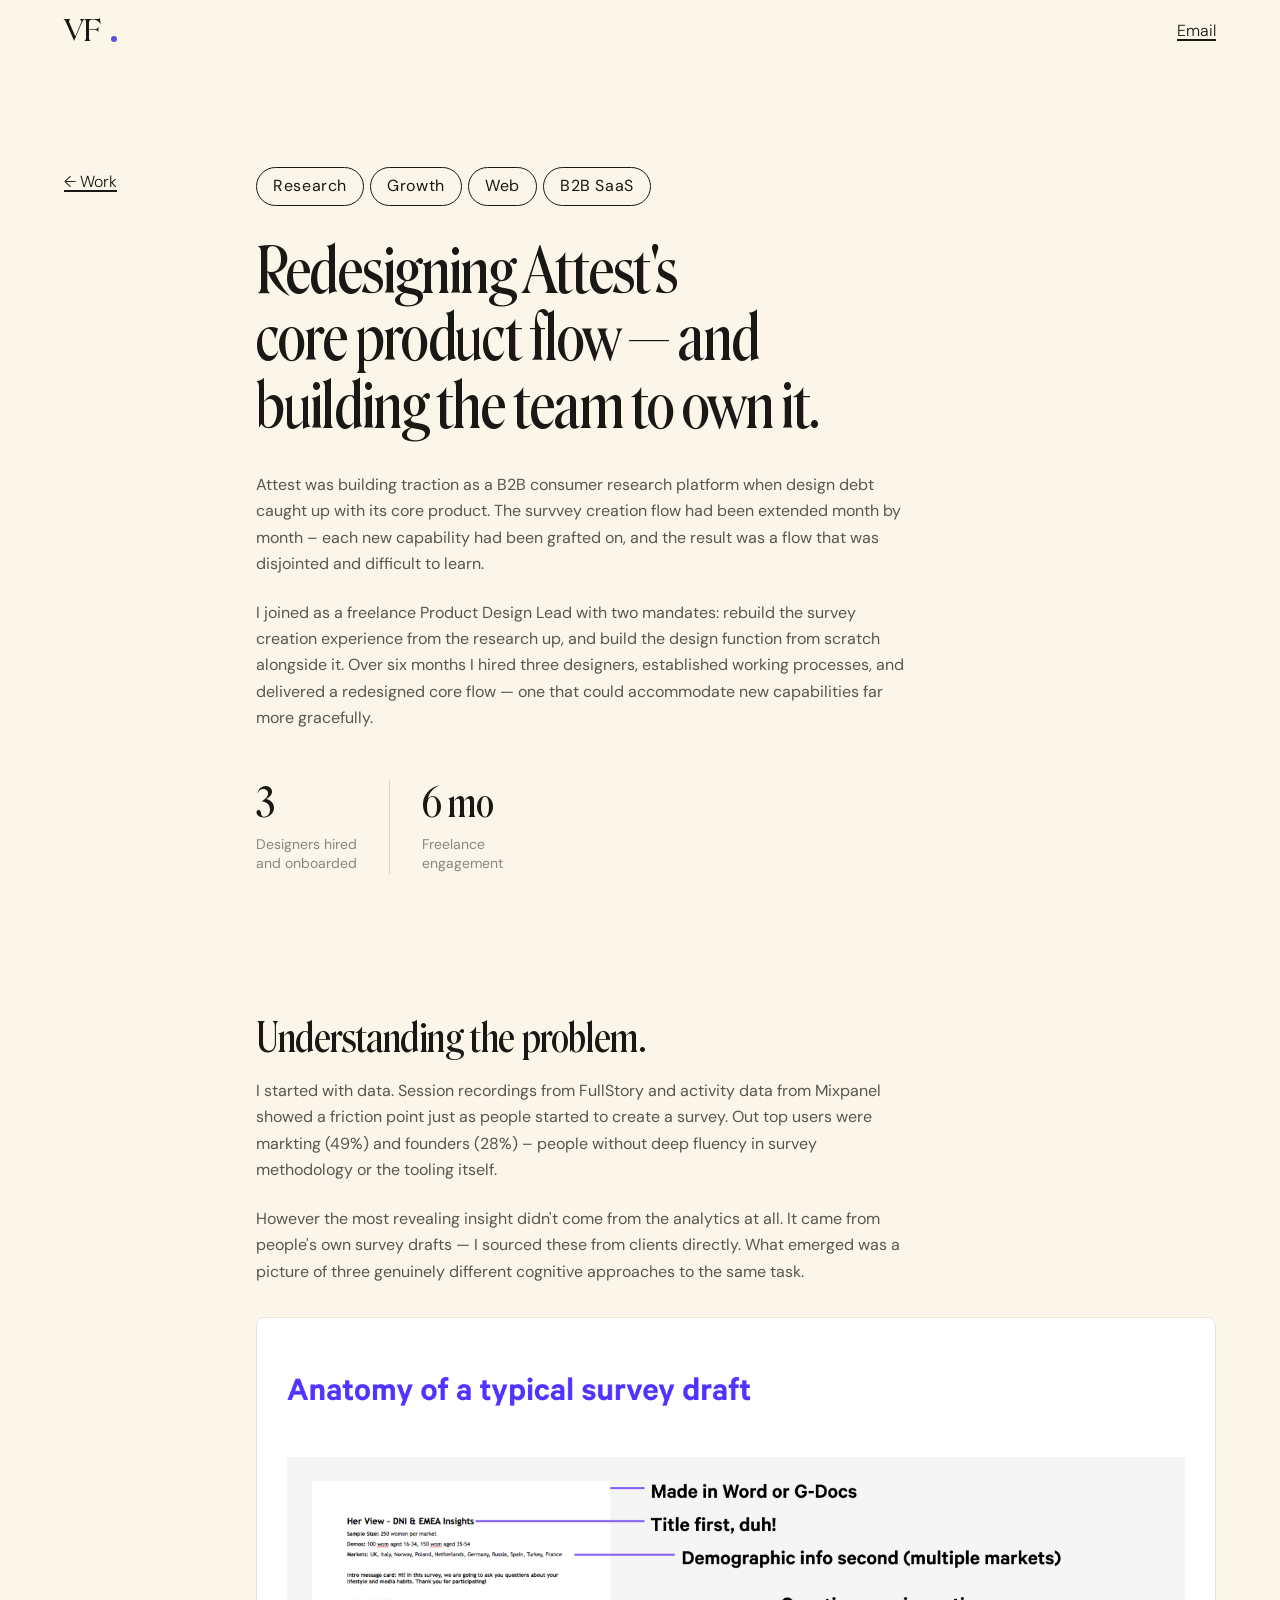
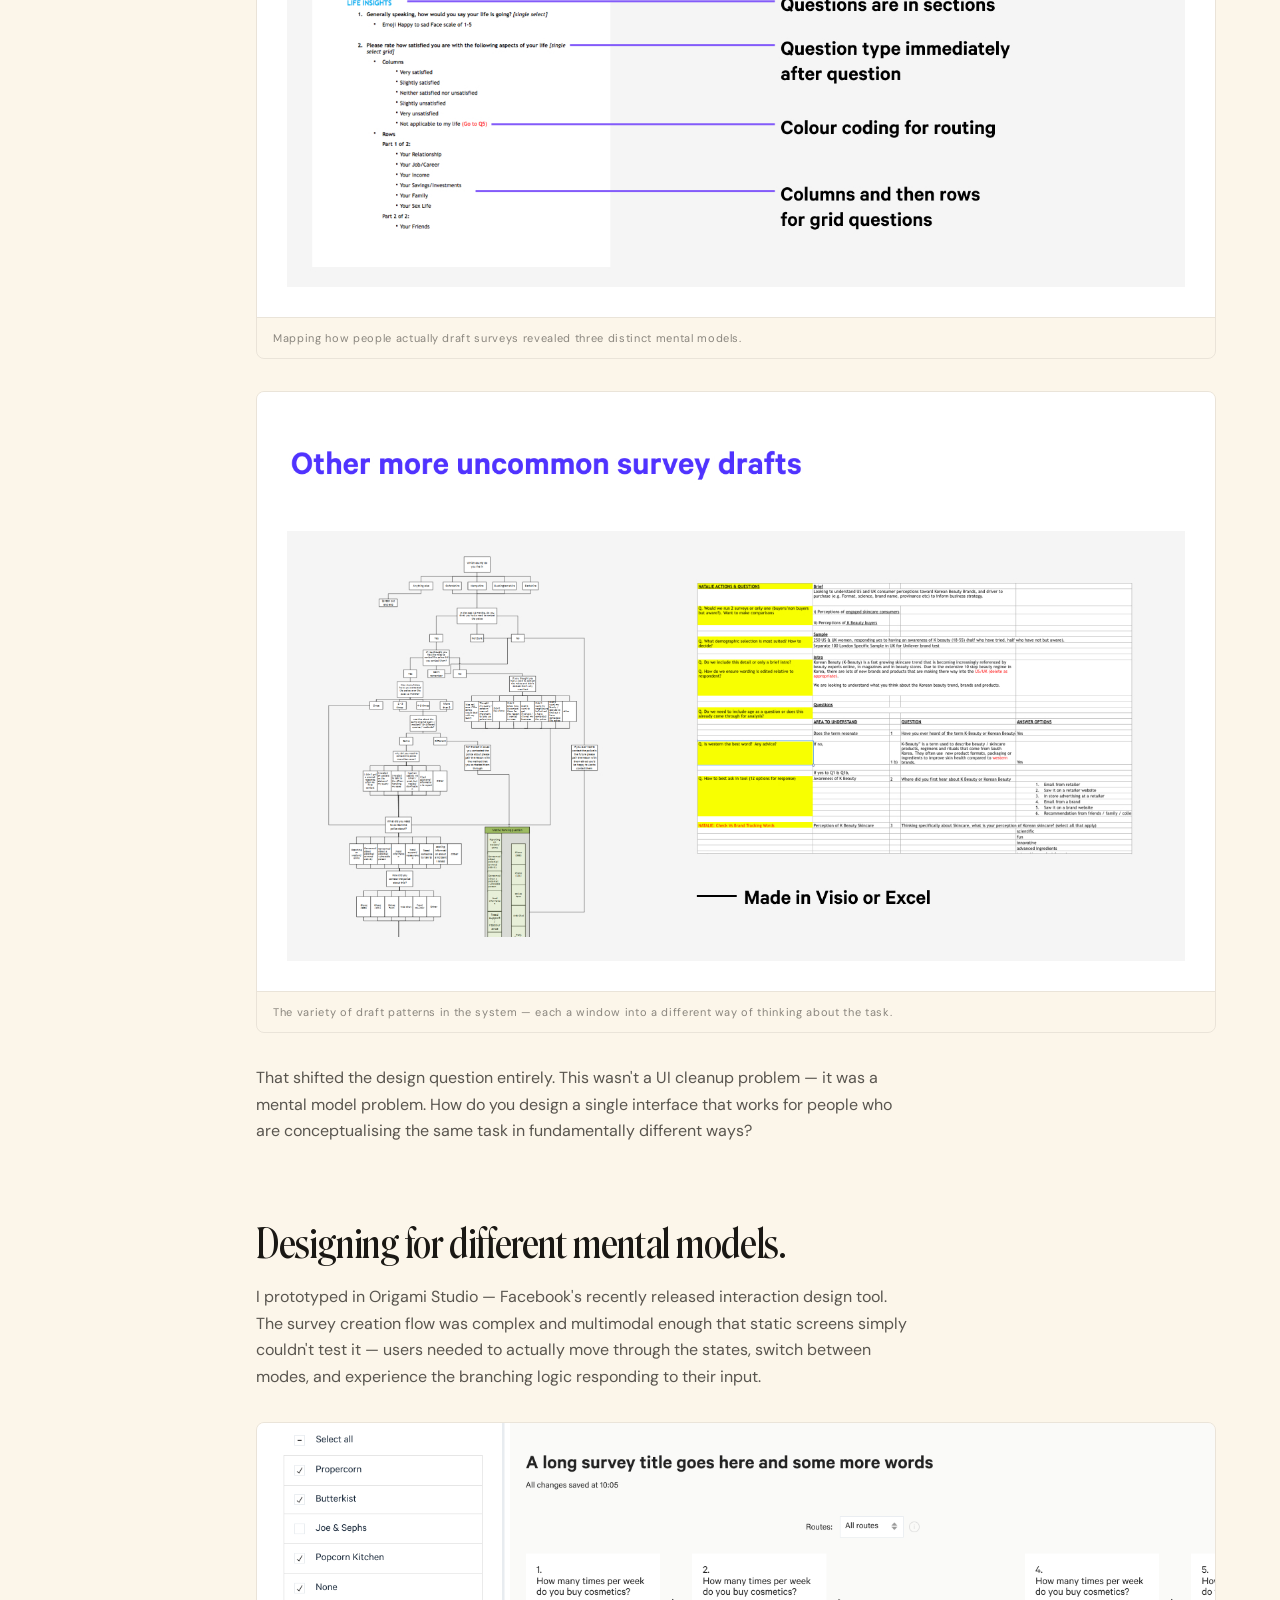
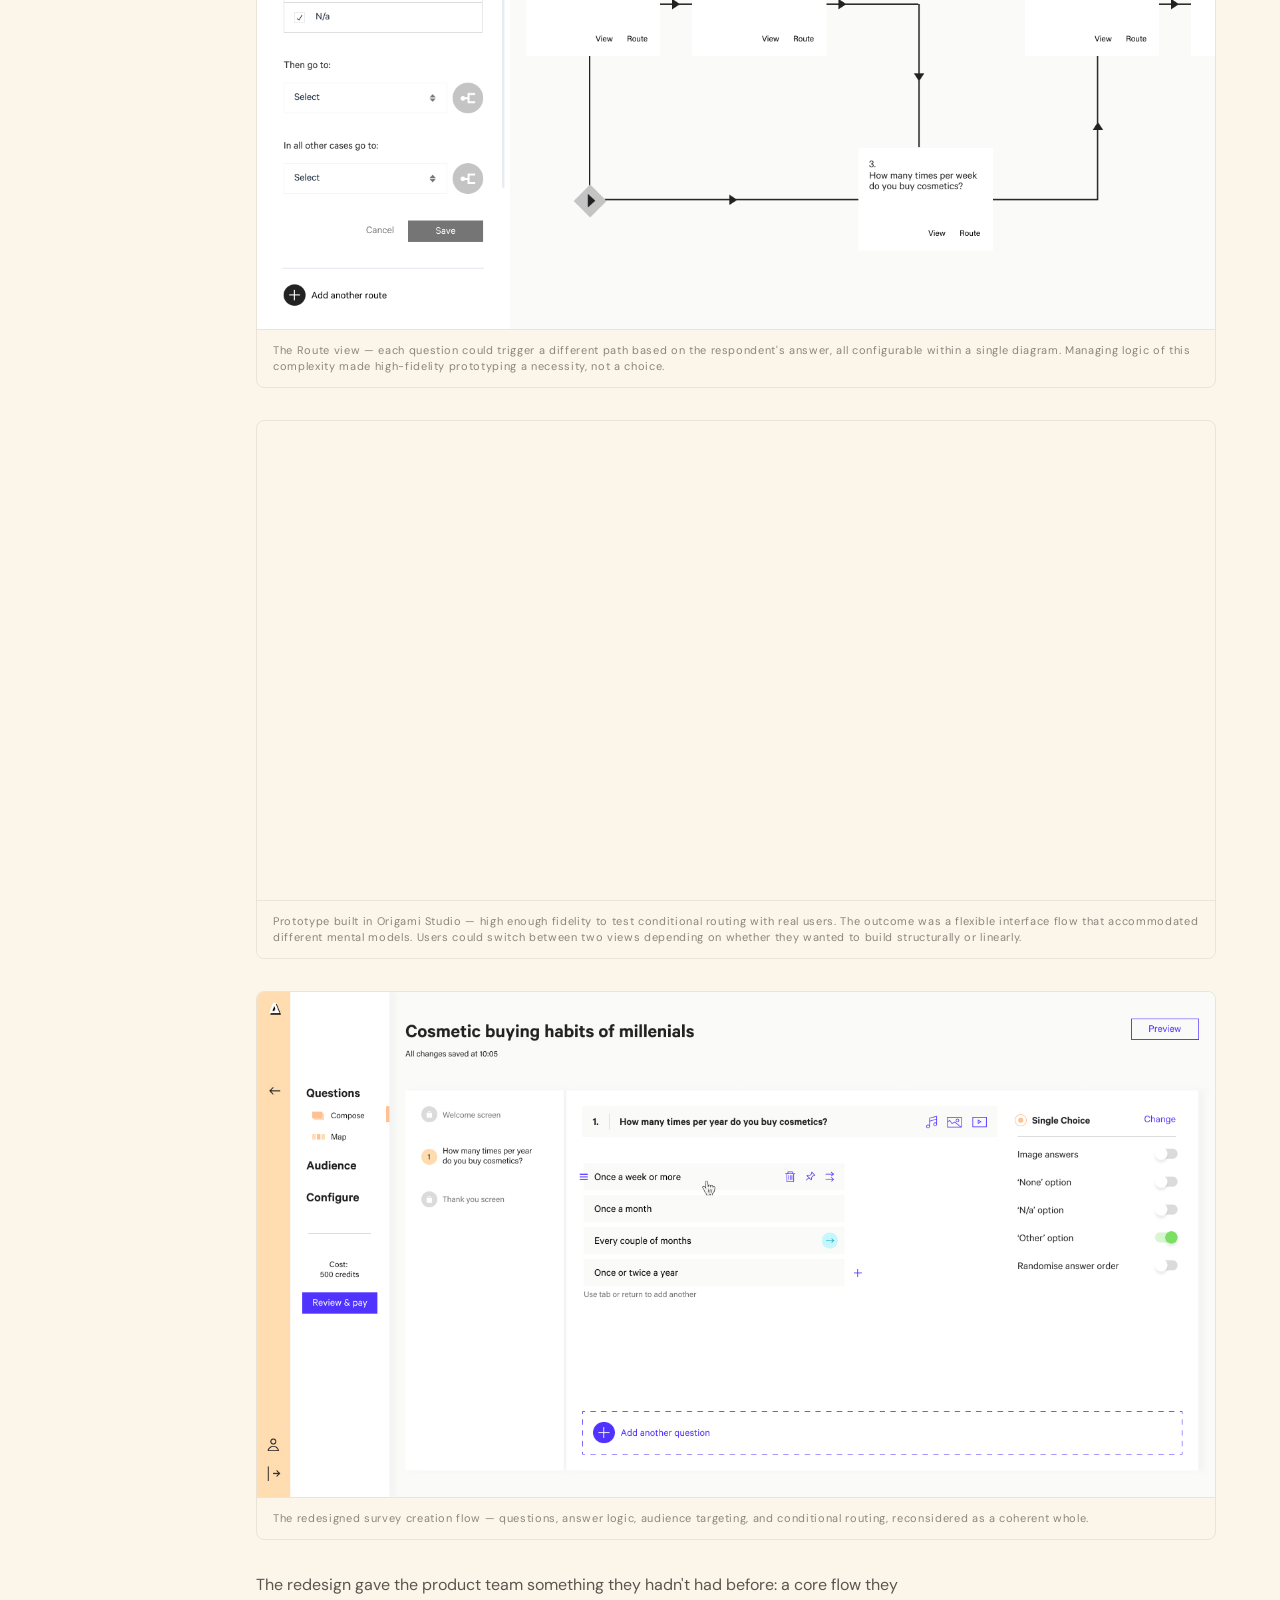
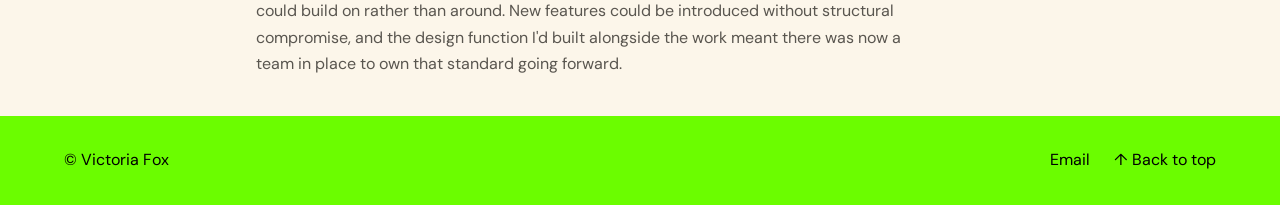
==== commit d8a3b835: "Footer email link label: show 'Email' not address Co-Authored-By: Claude Sonnet 4.6 <noreply@anthrop" ====
--- a/attest.html
+++ b/attest.html
@@ -173,7 +173,7 @@
 
   <div class="toast" id="toast">Copied — vickyloufox@gmail.com</div>
   <script src="script.js?v=2"></script>
-  <footer class="site-footer"><div class="site-footer__inner"><span class="site-footer__copy">© Victoria Fox</span><div class="site-footer__links"><a href="mailto:vickyloufox@gmail.com" class="site-footer__link" data-copy-email>vickyloufox@gmail.com</a><a href="#" class="site-footer__link">↑ Back to top</a></div></div></footer>
+  <footer class="site-footer"><div class="site-footer__inner"><span class="site-footer__copy">© Victoria Fox</span><div class="site-footer__links"><a href="mailto:vickyloufox@gmail.com" class="site-footer__link" data-copy-email>Email</a><a href="#" class="site-footer__link">↑ Back to top</a></div></div></footer>
 </body>
 
 </html>
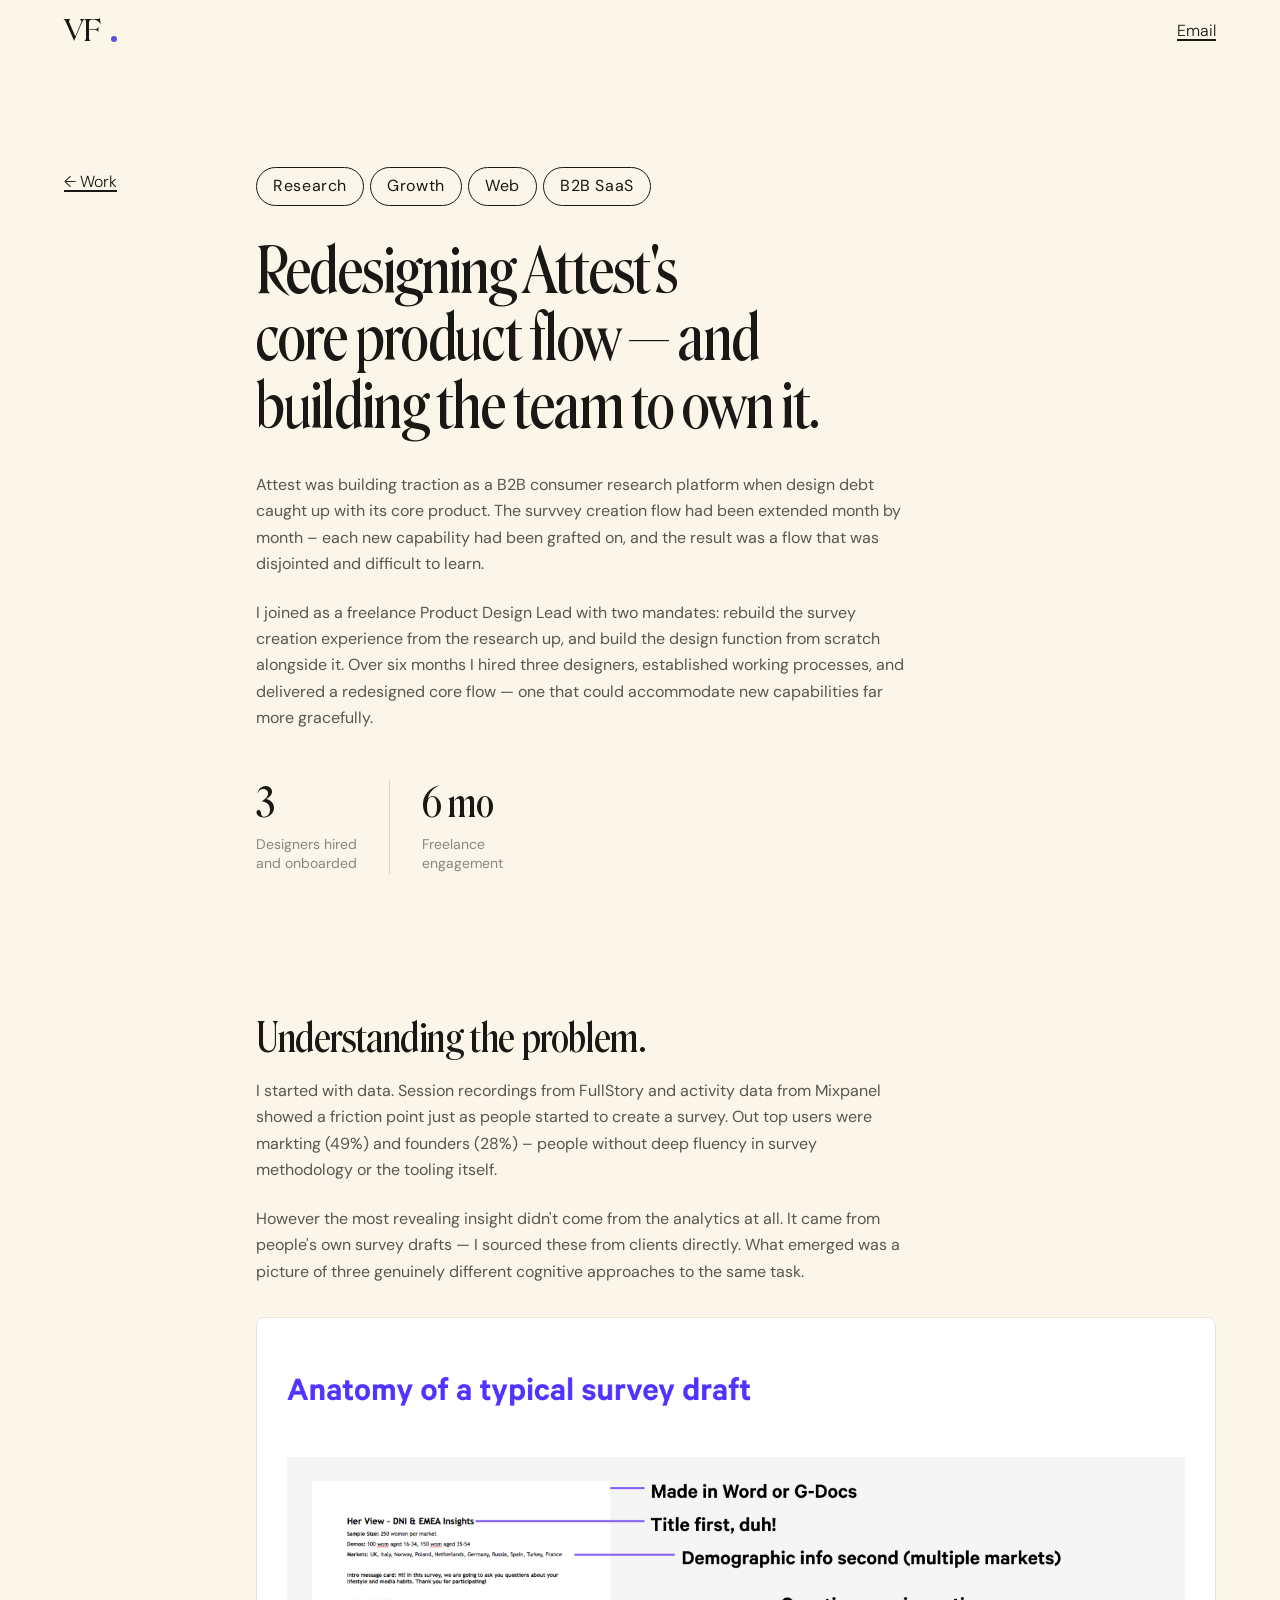
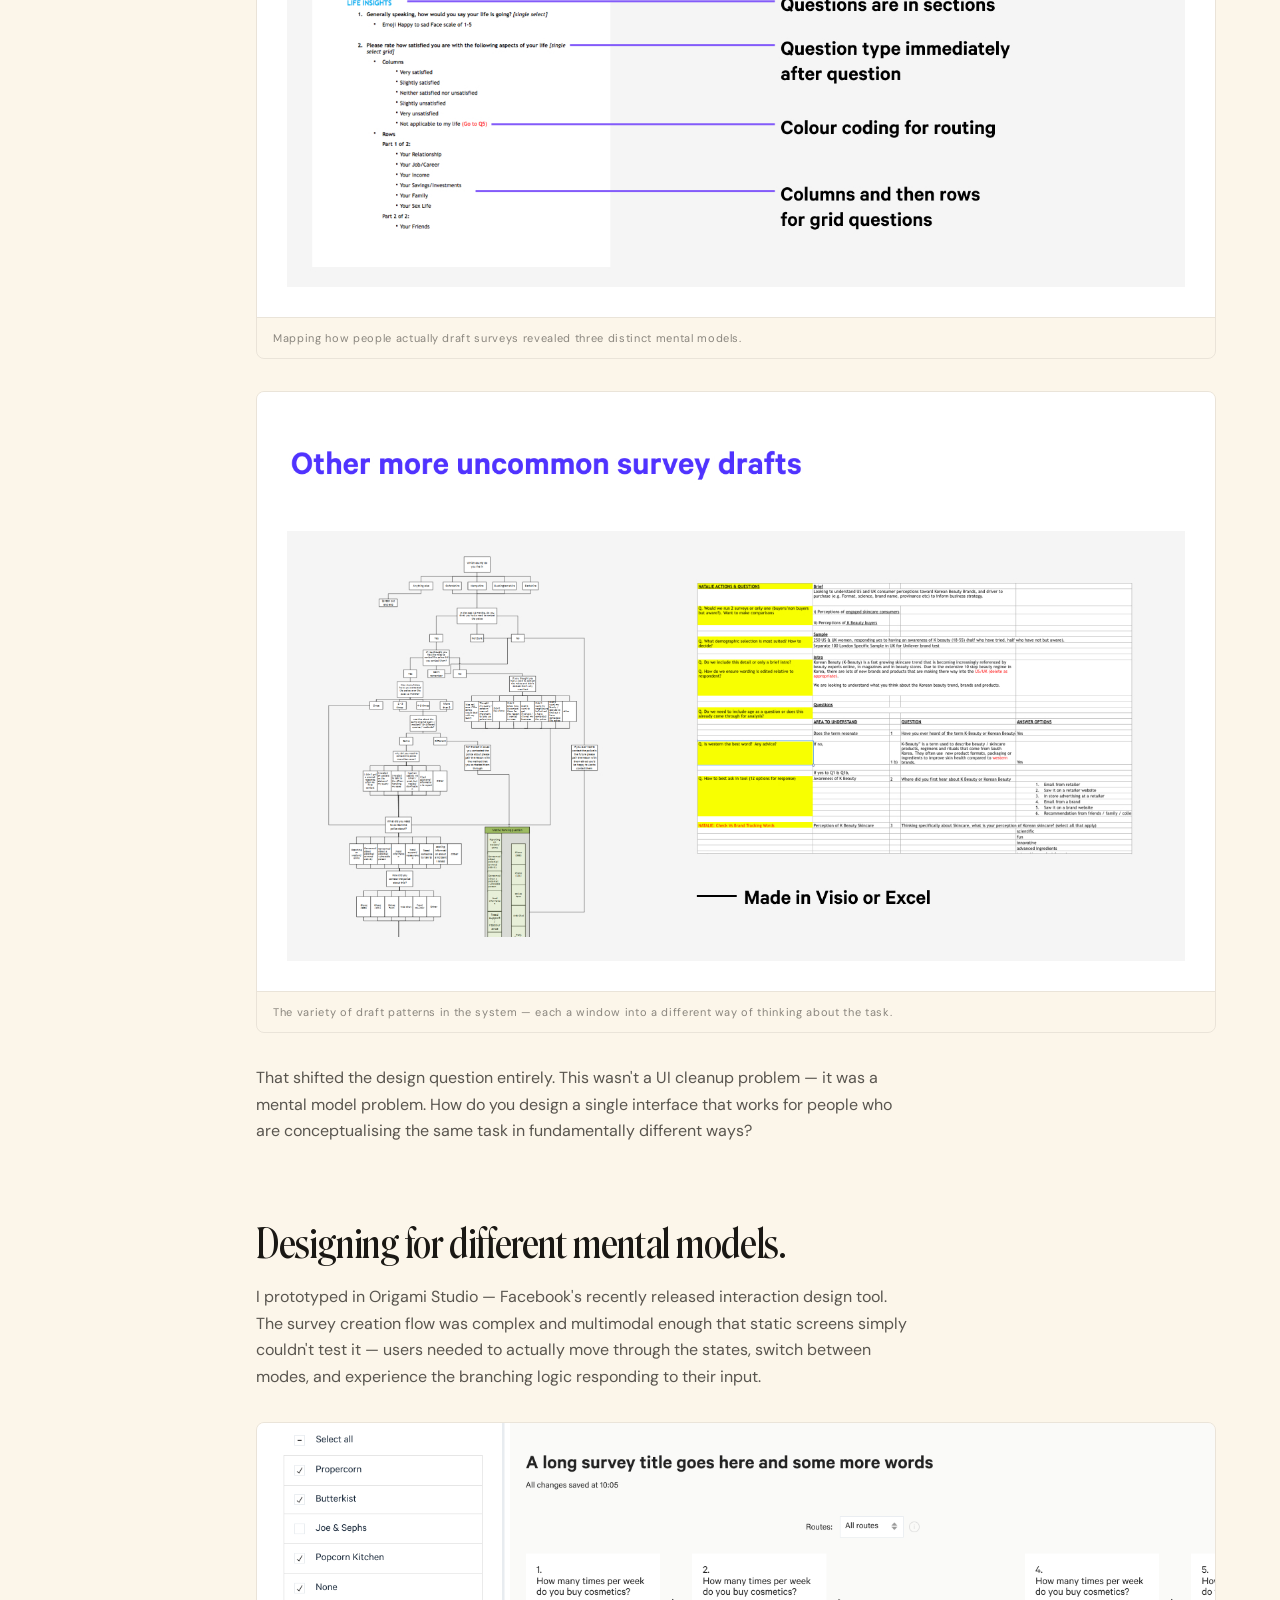
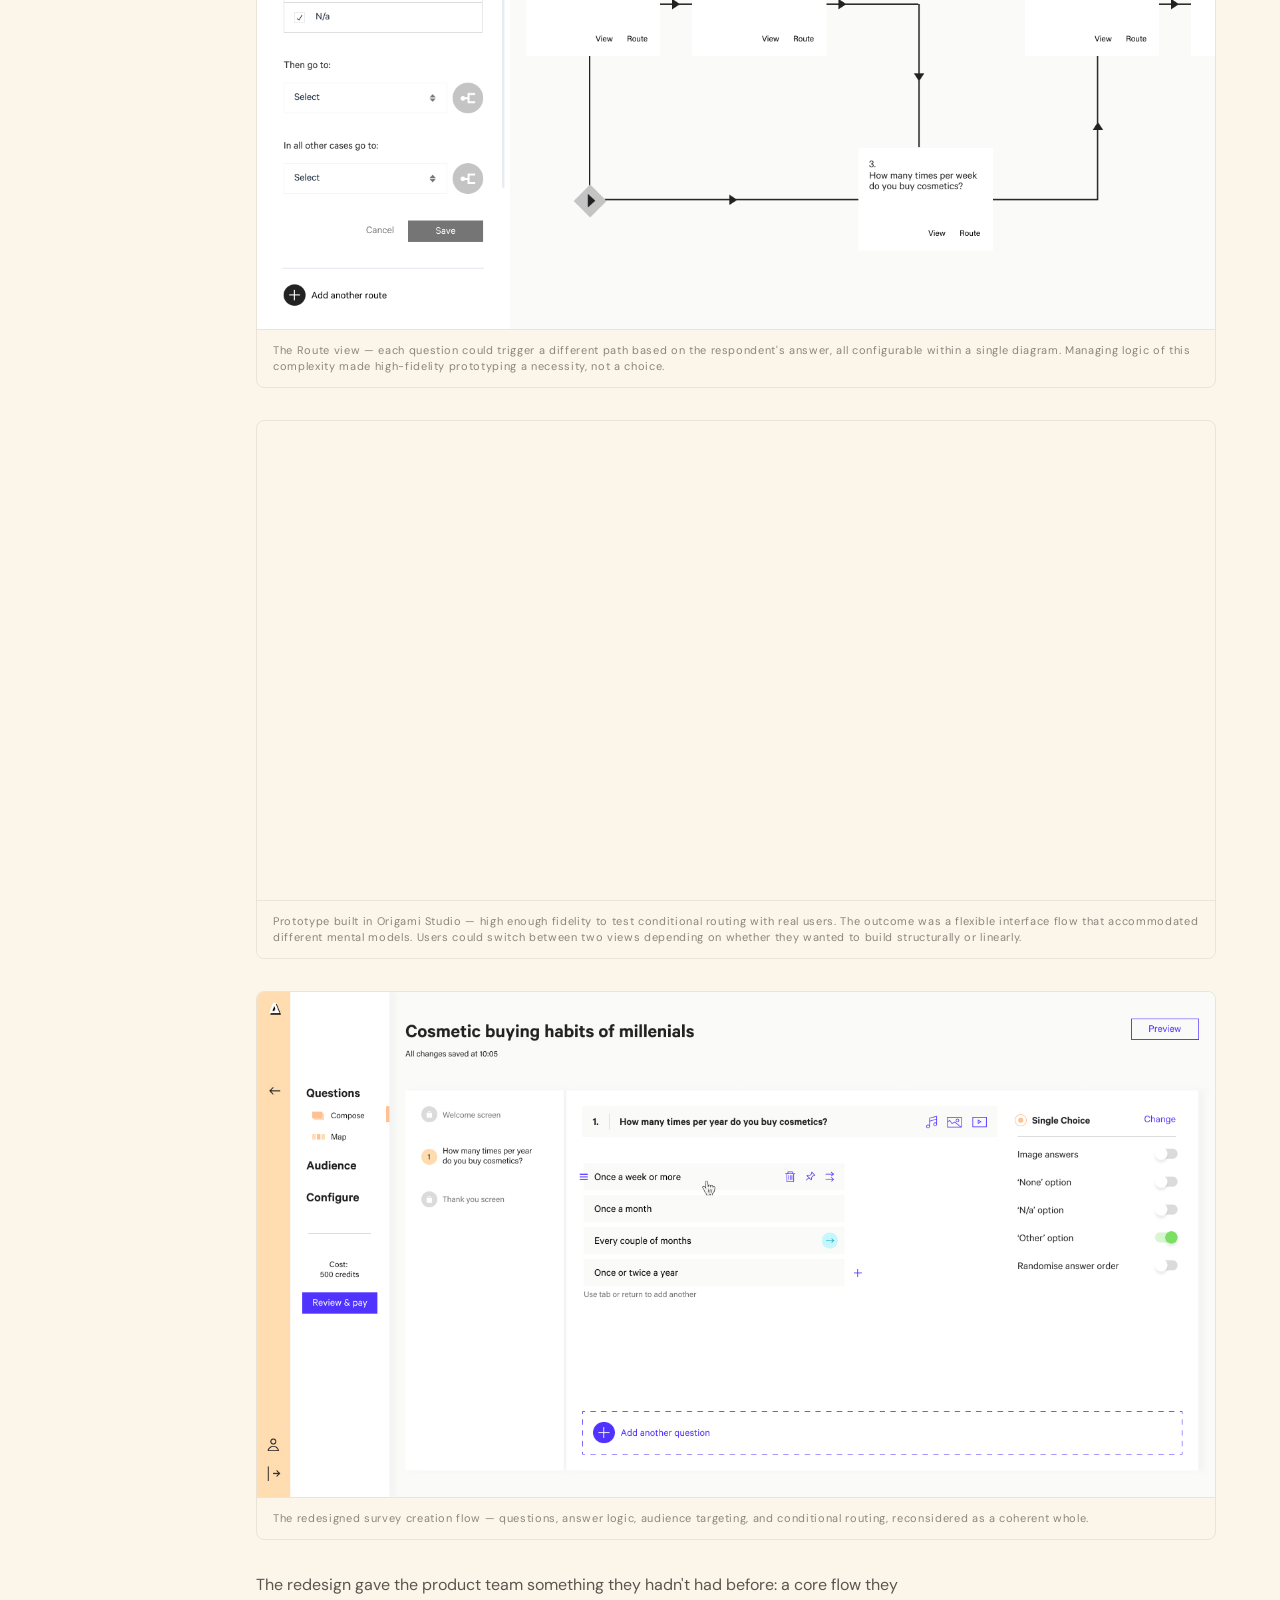
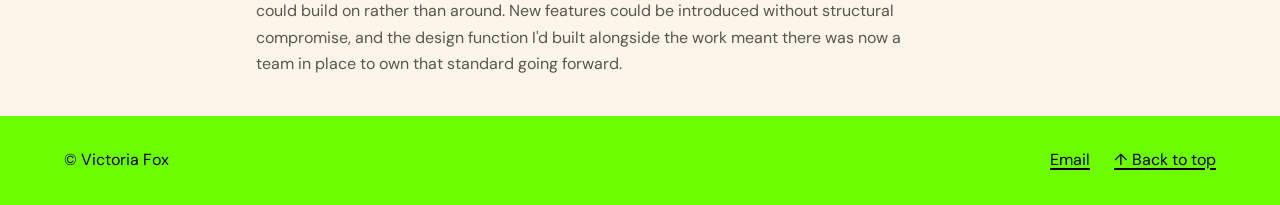
==== commit 558cbdaa: "Add 💣 emoji favicon Co-Authored-By: Claude Sonnet 4.6 <noreply@anthropic.com>" ====
--- a/attest.html
+++ b/attest.html
@@ -3,6 +3,7 @@
 
 <head>
   <meta charset="utf-8" />
+  <link rel="icon" href="data:image/svg+xml,<svg xmlns='http://www.w3.org/2000/svg'><text y='32' font-size='32'>💣</text></svg>">
   <meta name="viewport" content="width=device-width, initial-scale=1" />
   <title>Attest — Victoria Fox</title>
   <meta name="description" content="Fixing design debt: rebuilding Attest's core product flow." />
--- a/styles.css
+++ b/styles.css
@@ -1230,10 +1230,13 @@
 }
 .site-footer__link {
   color: #000;
-  text-decoration: none;
+  text-decoration: underline;
+  text-underline-offset: 3px;
+  text-decoration-thickness: 1.5px;
+  transition: color 180ms var(--ease);
 }
 .site-footer__link:hover {
-  text-decoration: underline;
+  color: var(--accent);
 }
 
 /* ---------- Case study pages ---------- */
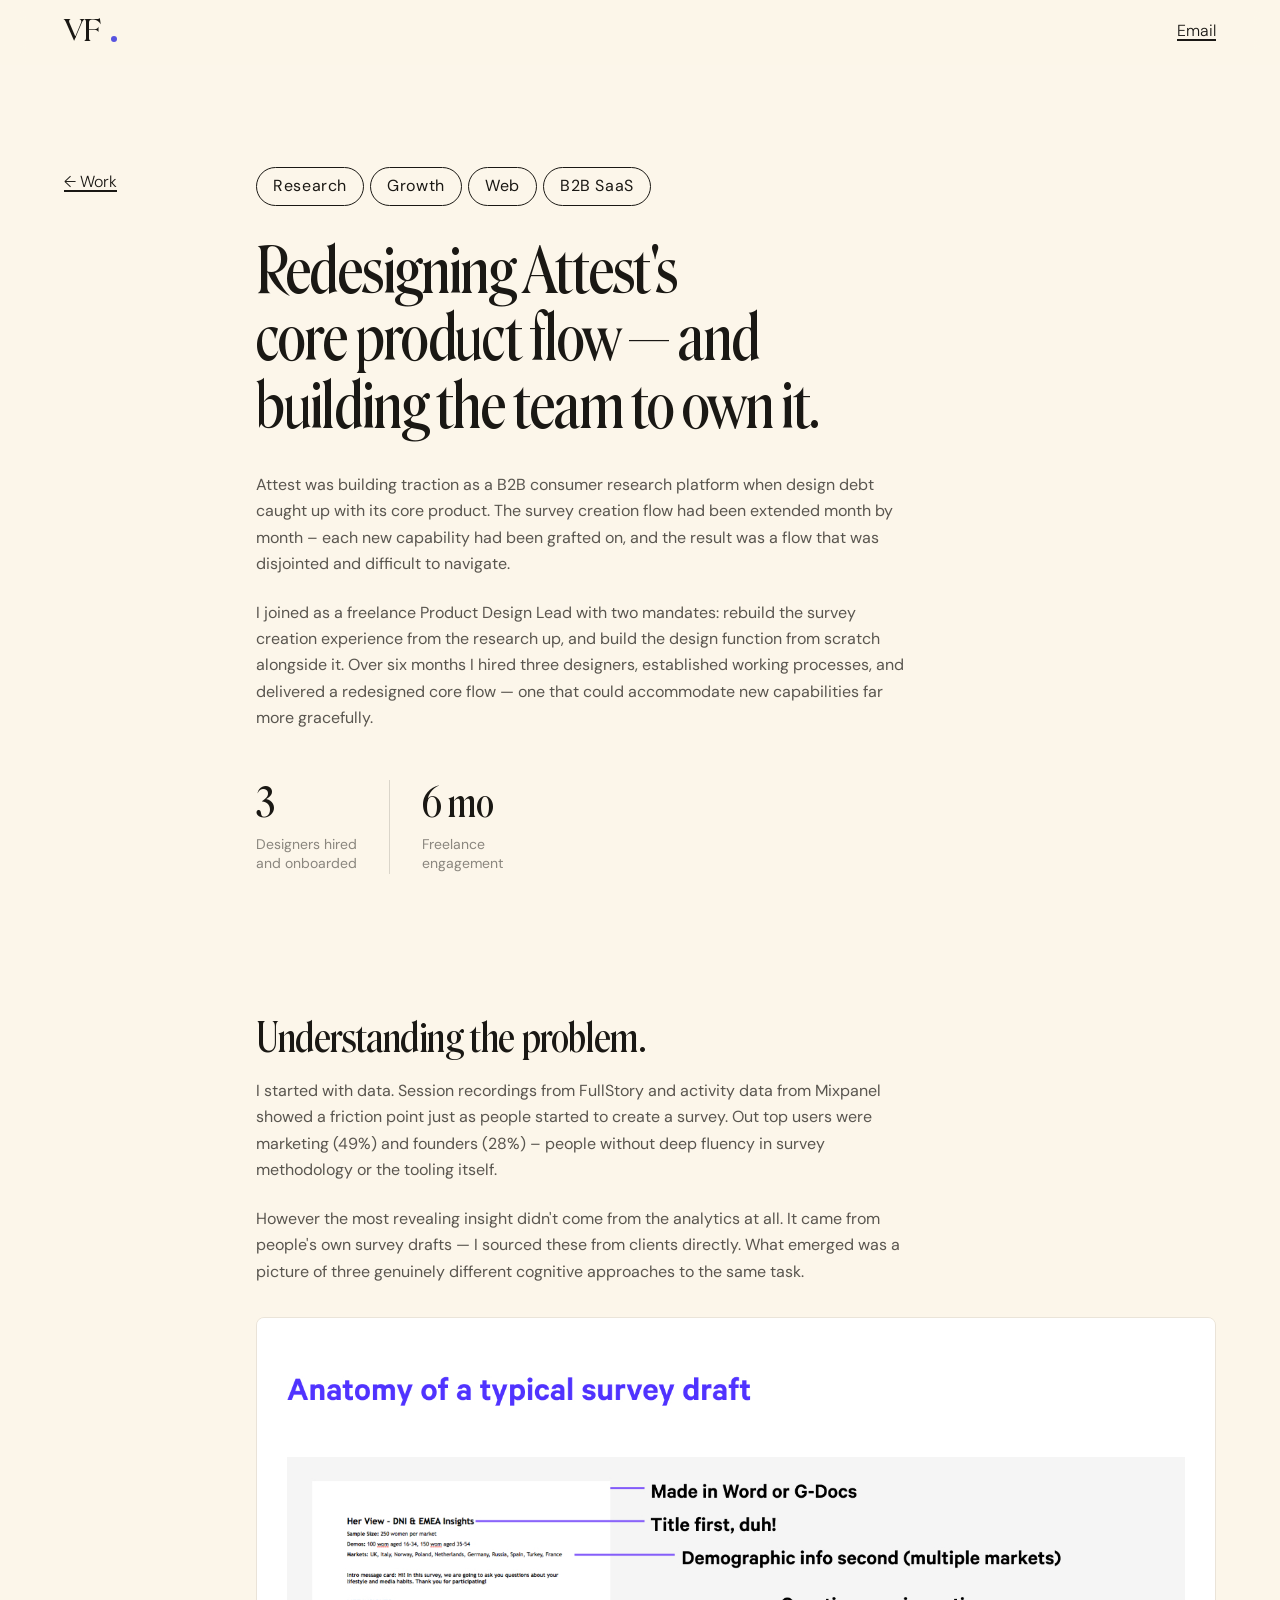
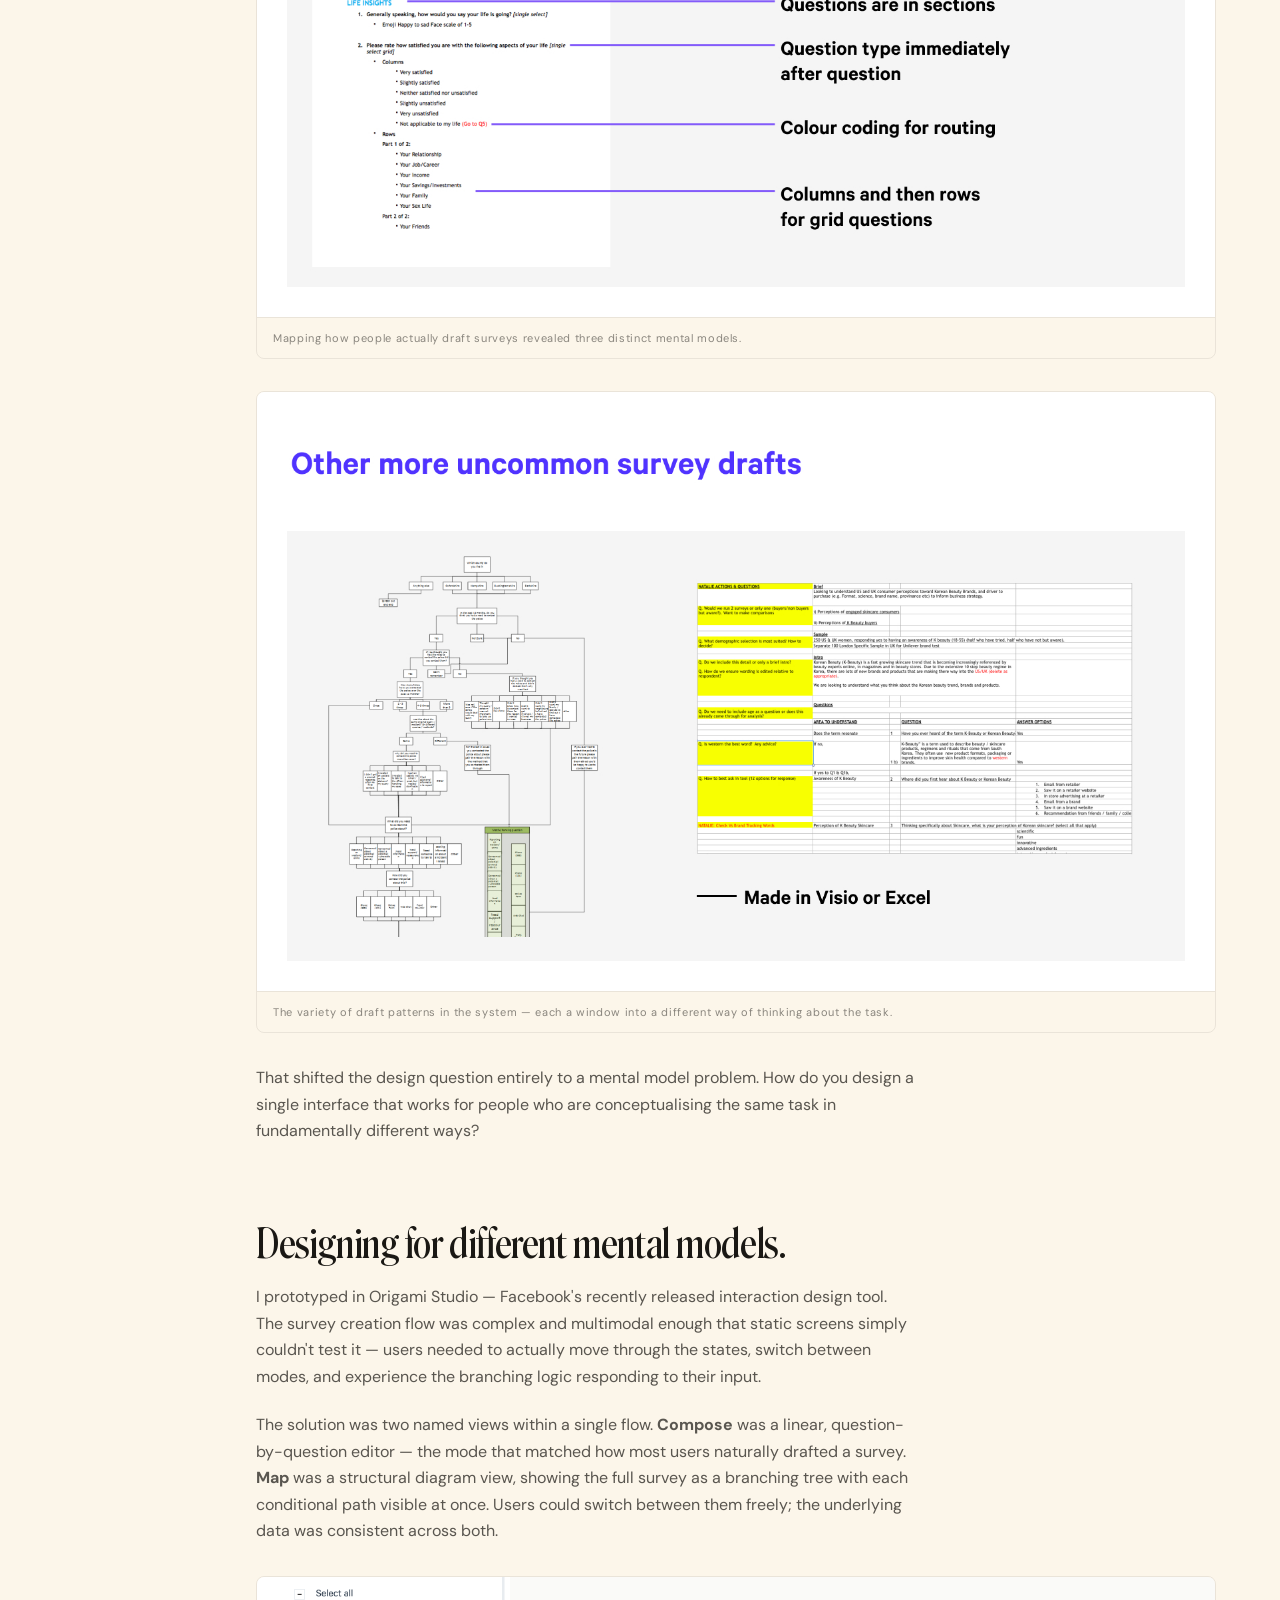
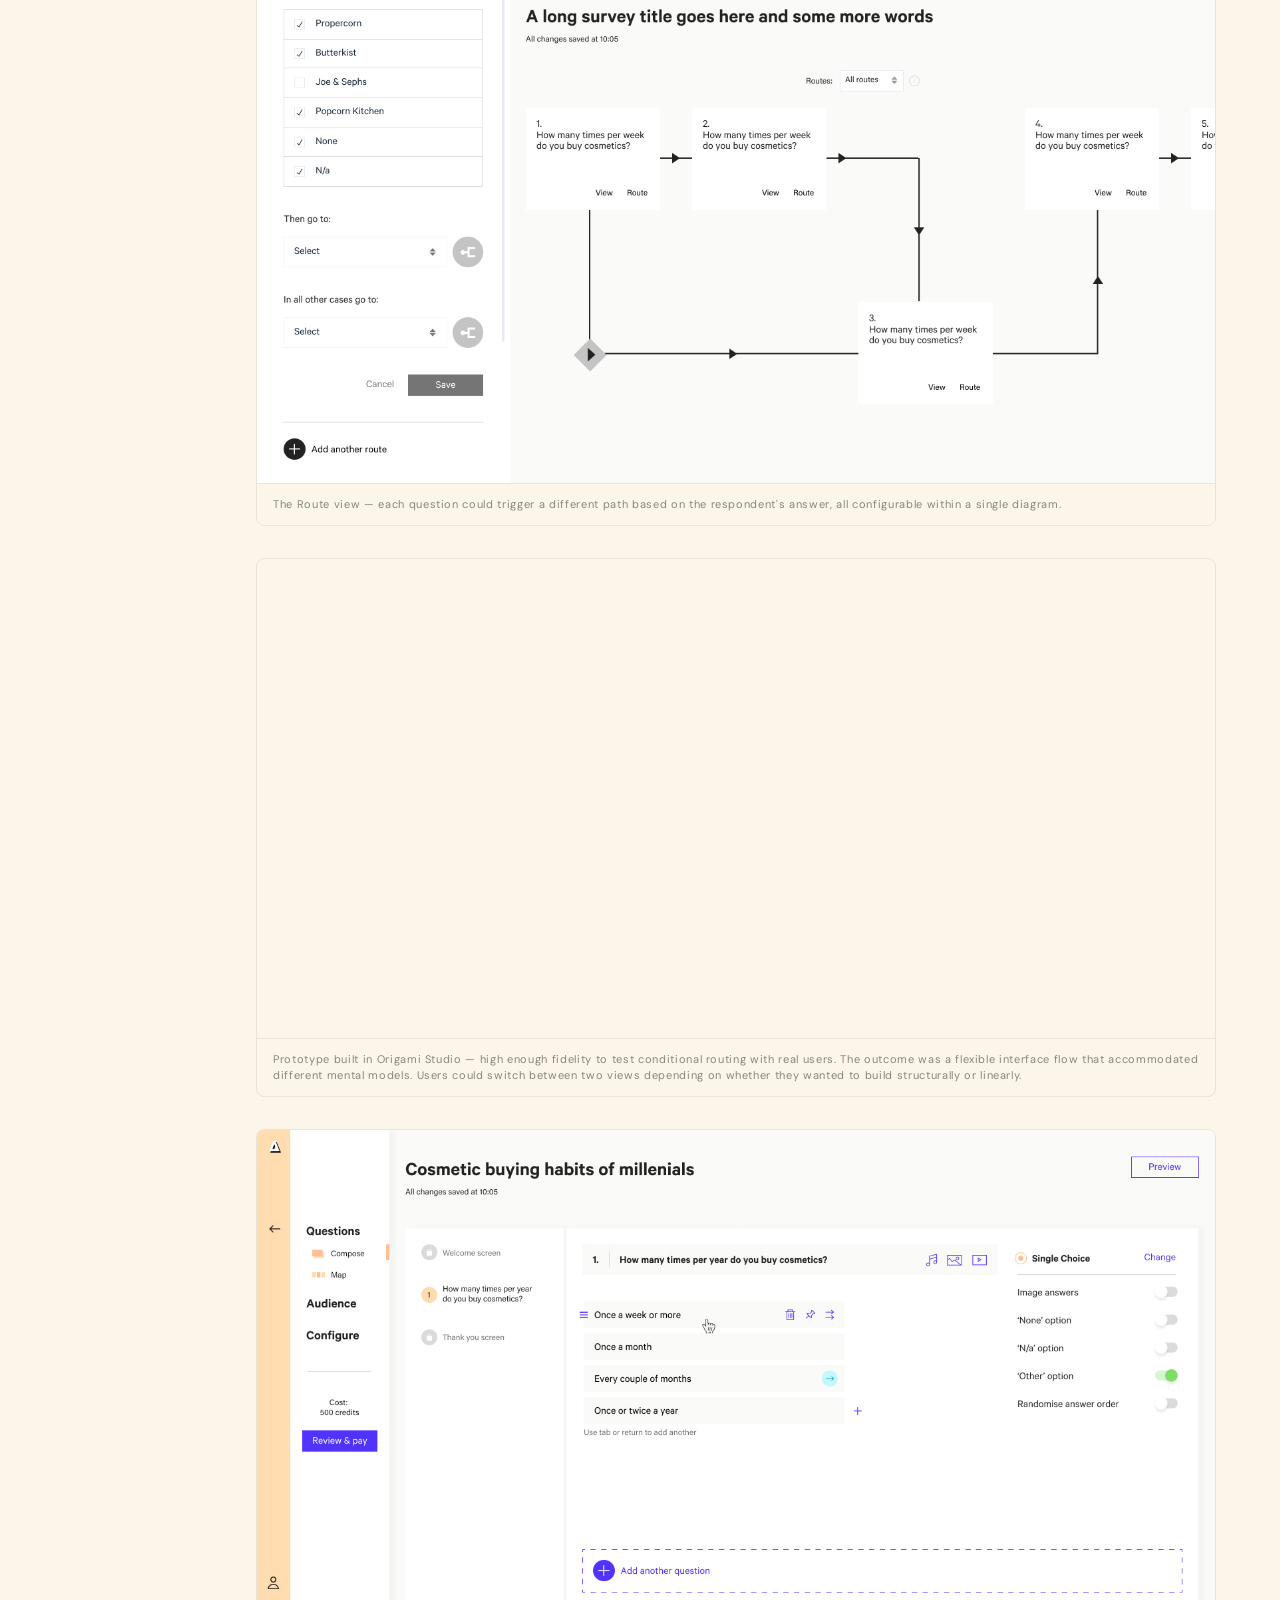
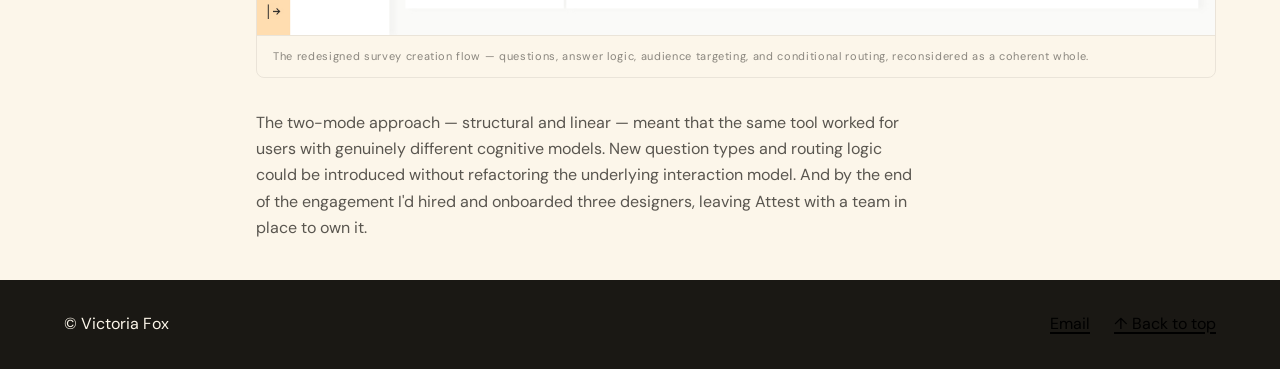
==== commit adec5019: "copy updated" ====
--- a/attest.html
+++ b/attest.html
@@ -3,7 +3,8 @@
 
 <head>
   <meta charset="utf-8" />
-  <link rel="icon" href="data:image/svg+xml,<svg xmlns='http://www.w3.org/2000/svg'><text y='32' font-size='32'>💣</text></svg>">
+  <link rel="icon"
+    href="data:image/svg+xml,<svg xmlns='http://www.w3.org/2000/svg'><text y='32' font-size='32'>💣</text></svg>">
   <meta name="viewport" content="width=device-width, initial-scale=1" />
   <title>Attest — Victoria Fox</title>
   <meta name="description" content="Fixing design debt: rebuilding Attest's core product flow." />
@@ -72,9 +73,9 @@
         <span class="sl__label"></span>
         <div class="sl__body cs-body">
           <p class="about__lead">Attest was building traction as a B2B consumer research platform when design debt
-            caught up with its core product. The survvey creation flow had been extended month by month – each new
+            caught up with its core product. The survey creation flow had been extended month by month – each new
             capability had been grafted on, and
-            the result was a flow that was disjointed and difficult to learn.</p>
+            the result was a flow that was disjointed and difficult to navigate.</p>
           <p>I joined as a freelance Product Design Lead with two mandates: rebuild the survey creation experience from
             the research up, and build the design function from scratch alongside it. Over six months I hired three
             designers, established working processes, and delivered a redesigned core flow — one that could accommodate
@@ -103,7 +104,7 @@
         <div class="sl__body cs-body">
           <h2 class="cs-section-title t-heading">Understanding the problem.</h2>
           <p>I started with data. Session recordings from FullStory and activity data from Mixpanel showed a friction
-            point just as people started to create a survey. Out top users were markting (49%) and founders (28%) –
+            point just as people started to create a survey. Out top users were marketing (49%) and founders (28%) –
             people without deep fluency in survey methodology or the tooling itself.
           </p>
 
@@ -123,7 +124,7 @@
               about the task.</figcaption>
           </figure>
 
-          <p>That shifted the design question entirely. This wasn't a UI cleanup problem — it was a mental model
+          <p>That shifted the design question entirely to a mental model
             problem. How do you design a single interface that works for people who are conceptualising the same task in
             fundamentally different ways?</p>
 
@@ -144,11 +145,16 @@
             actually move through the states, switch between modes, and experience the branching logic responding to
             their input.</p>
 
+          <p>The solution was two named views within a single flow. <strong>Compose</strong> was a linear,
+            question-by-question editor — the mode that matched how most users naturally drafted a survey.
+            <strong>Map</strong> was a structural diagram view, showing the full survey as a branching tree with each
+            conditional path visible at once. Users could switch between them freely; the underlying data was consistent
+            across both.</p>
+
           <figure class="cs-figure">
             <img src="Attest-RoutingView02e.png" alt="Attest routing view wireframe" class="case-card__img">
             <figcaption>The Route view — each question could trigger a different path based on the respondent's answer,
-              all configurable within a single diagram. Managing logic of this complexity made high-fidelity prototyping
-              a necessity, not a choice.</figcaption>
+              all configurable within a single diagram.</figcaption>
           </figure>
 
           <figure class="cs-figure">
@@ -164,9 +170,10 @@
             <figcaption>The redesigned survey creation flow — questions, answer logic, audience targeting, and
               conditional routing, reconsidered as a coherent whole.</figcaption>
           </figure>
-          <p>The redesign gave the product team something they hadn't had before: a core flow they could build on rather
-            than around. New features could be introduced without structural compromise, and the design function I'd
-            built alongside the work meant there was now a team in place to own that standard going forward.</p>
+          <p>The two-mode approach — structural and linear — meant that the same tool worked for users with genuinely
+            different cognitive models. New question types and routing logic could be introduced without refactoring the
+            underlying interaction model. And by the end of the engagement I'd hired and onboarded three designers,
+            leaving Attest with a team in place to own it.</p>
         </div>
       </div>
     </div>
@@ -174,7 +181,12 @@
 
   <div class="toast" id="toast">Copied — vickyloufox@gmail.com</div>
   <script src="script.js?v=2"></script>
-  <footer class="site-footer"><div class="site-footer__inner"><span class="site-footer__copy">© Victoria Fox</span><div class="site-footer__links"><a href="mailto:vickyloufox@gmail.com" class="site-footer__link" data-copy-email>Email</a><a href="#" class="site-footer__link">↑ Back to top</a></div></div></footer>
+  <footer class="site-footer">
+    <div class="site-footer__inner"><span class="site-footer__copy">© Victoria Fox</span>
+      <div class="site-footer__links"><a href="mailto:vickyloufox@gmail.com" class="site-footer__link"
+          data-copy-email>Email</a><a href="#" class="site-footer__link">↑ Back to top</a></div>
+    </div>
+  </footer>
 </body>
 
 </html>
--- a/styles.css
+++ b/styles.css
@@ -49,7 +49,7 @@
   --hero-3-bg: var(--col-lemon);      --hero-3-text: var(--col-flame);
 
   --col-indigo: #5753E0;
-  --col-brown:  #9B4838;
+  --col-brown:  #AC503E;
 
   /* ---------- Space ---------- */
   --s-1: 4px;  --s-2: 8px;   --s-3: 12px;  --s-4: 16px;
@@ -716,7 +716,9 @@
   margin-bottom: var(--s-6);
 }
 .work-key .wtag { cursor: pointer; transition: background 180ms, opacity 180ms, color 180ms, border-color 180ms; }
-.work-key .wtag:hover { color: var(--accent); border-color: var(--accent); }
+@media (hover: hover) {
+  .work-key .wtag:hover { color: var(--accent); border-color: var(--accent); }
+}
 .work-key.has-active .wtag:not(.is-active) { opacity: 0.35; }
 .work-key .wtag.is-active {
   color: var(--accent);
@@ -930,7 +932,10 @@
   transition: background 200ms var(--ease), border-color 200ms var(--ease), color 200ms var(--ease);
   flex-shrink: 0;
 }
-.rec-controls__btn:hover { background: var(--accent); border-color: var(--accent); color: var(--accent-ink); }
+@media (hover: hover) {
+  .rec-controls__btn:hover { background: var(--accent); border-color: var(--accent); color: var(--accent-ink); }
+}
+.rec-controls__btn:active { background: var(--accent); border-color: var(--accent); color: var(--accent-ink); }
 .rec-controls__btn:disabled { opacity: 0.3; cursor: default; }
 
 /* ---------- Skills ---------- */
@@ -1207,8 +1212,8 @@
 .footer__bottom a:hover { color: var(--accent); }
 
 .site-footer {
-  background: #6BFD00;
-  color: #000;
+  background: var(--ink);
+  color: var(--bg);
   padding: var(--s-6) 0;
   padding-bottom: calc(var(--s-6) + env(safe-area-inset-bottom));
   font-family: var(--font-sans);
@@ -1343,12 +1348,56 @@
 }
 .cs-body p:last-child { margin-bottom: 0; }
 
+.cs-body a {
+  background-image: linear-gradient(currentColor, currentColor);
+  background-size: 100% 1px;
+  background-repeat: no-repeat;
+  background-position: 0 100%;
+  padding-bottom: 1px;
+  transition: color 180ms var(--ease), background-size 300ms var(--ease);
+}
+.cs-body a:hover { color: var(--accent); background-size: 0% 1px; }
+
 .cs-figure {
   margin: var(--s-6) 0;
   border-radius: var(--radius-md);
   overflow: hidden;
   border: 1px solid var(--ink-08);
 }
+.vid-player {
+  position: relative;
+  display: inline-block;
+  line-height: 0;
+  max-width: 100%;
+}
+.vid-player__play {
+  position: absolute;
+  inset: 0;
+  display: flex;
+  align-items: center;
+  justify-content: center;
+  background: none;
+  border: none;
+  cursor: pointer;
+  color: #fff;
+  opacity: 0;
+  transition: opacity 0.15s ease;
+}
+.vid-player__play::before {
+  content: '';
+  position: absolute;
+  width: 52px;
+  height: 52px;
+  border-radius: 50%;
+  background: rgba(0,0,0,0.45);
+  backdrop-filter: blur(4px);
+}
+.vid-player__play svg {
+  position: relative;
+}
+.vid-player:not(.is-playing) .vid-player__play,
+.vid-player:hover .vid-player__play { opacity: 1; }
+
 .cs-figure__placeholder {
   aspect-ratio: 16/9;
   background: var(--bg-alt);
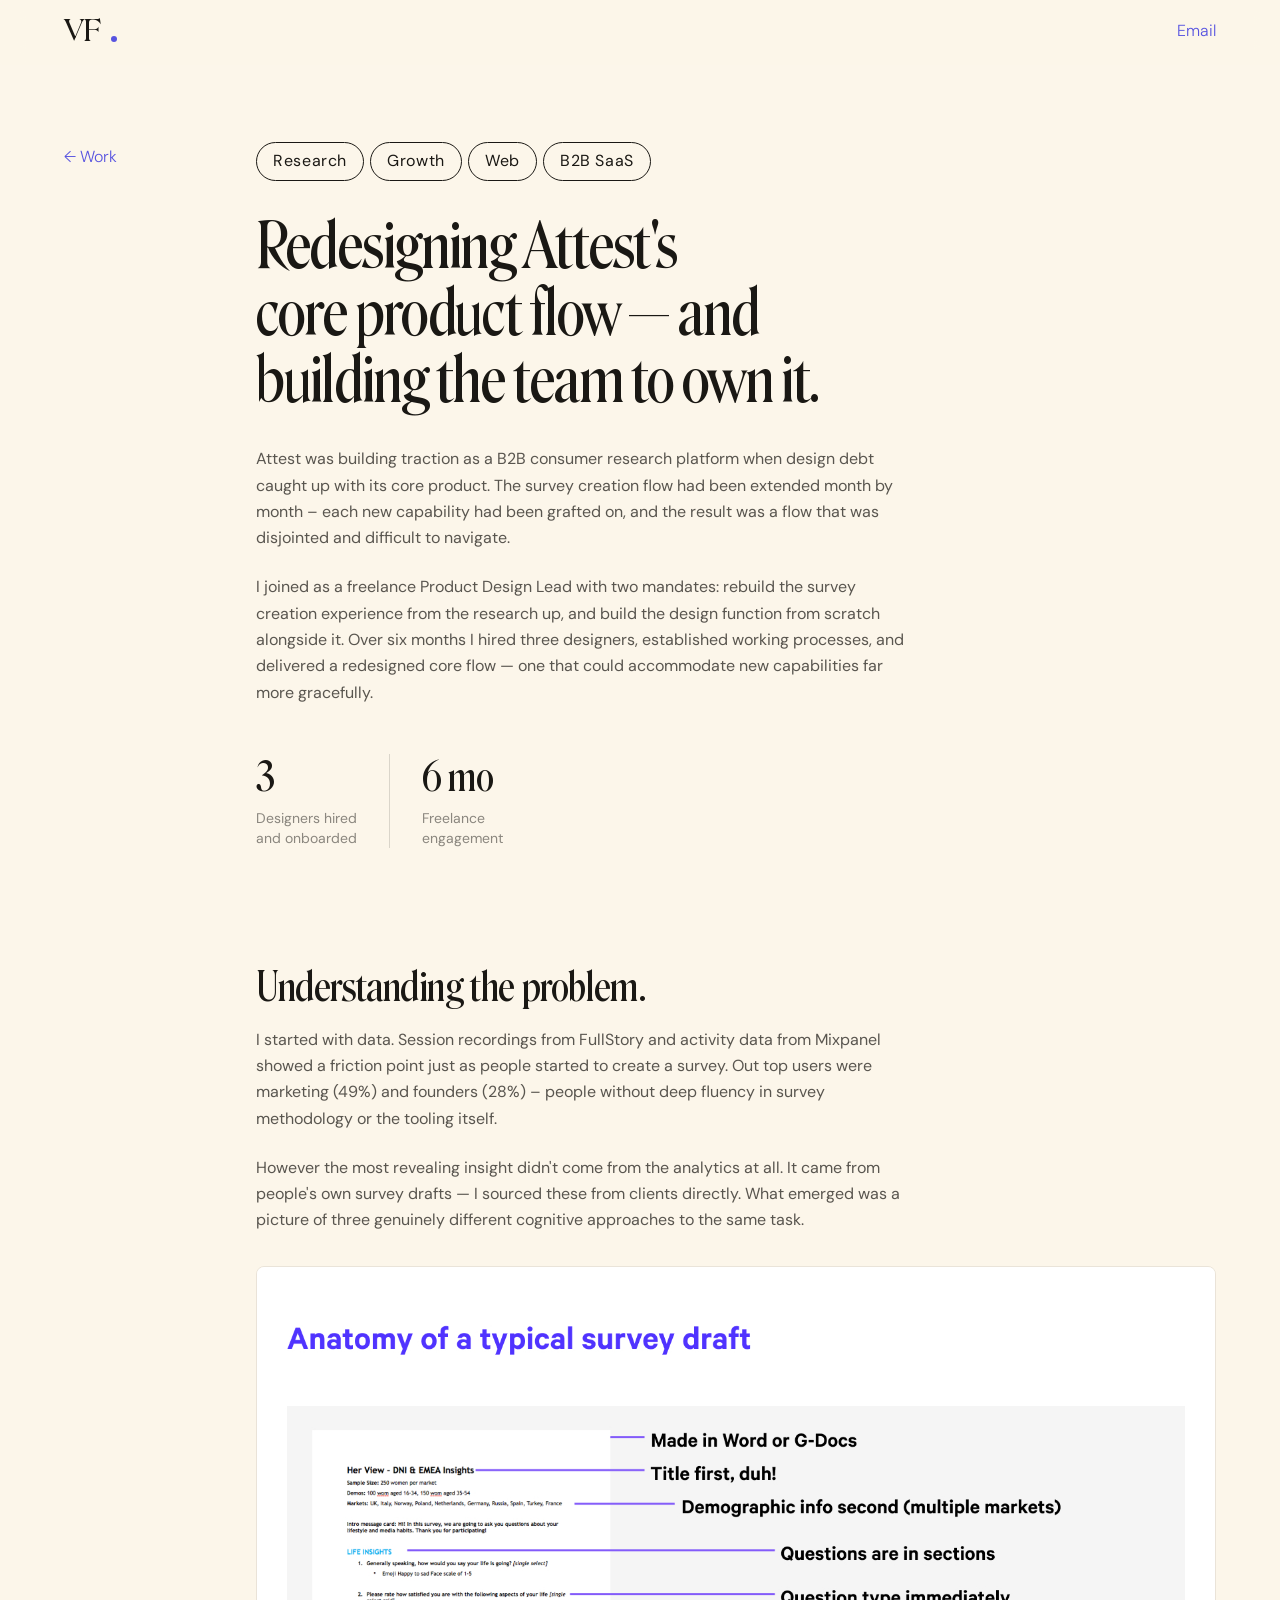
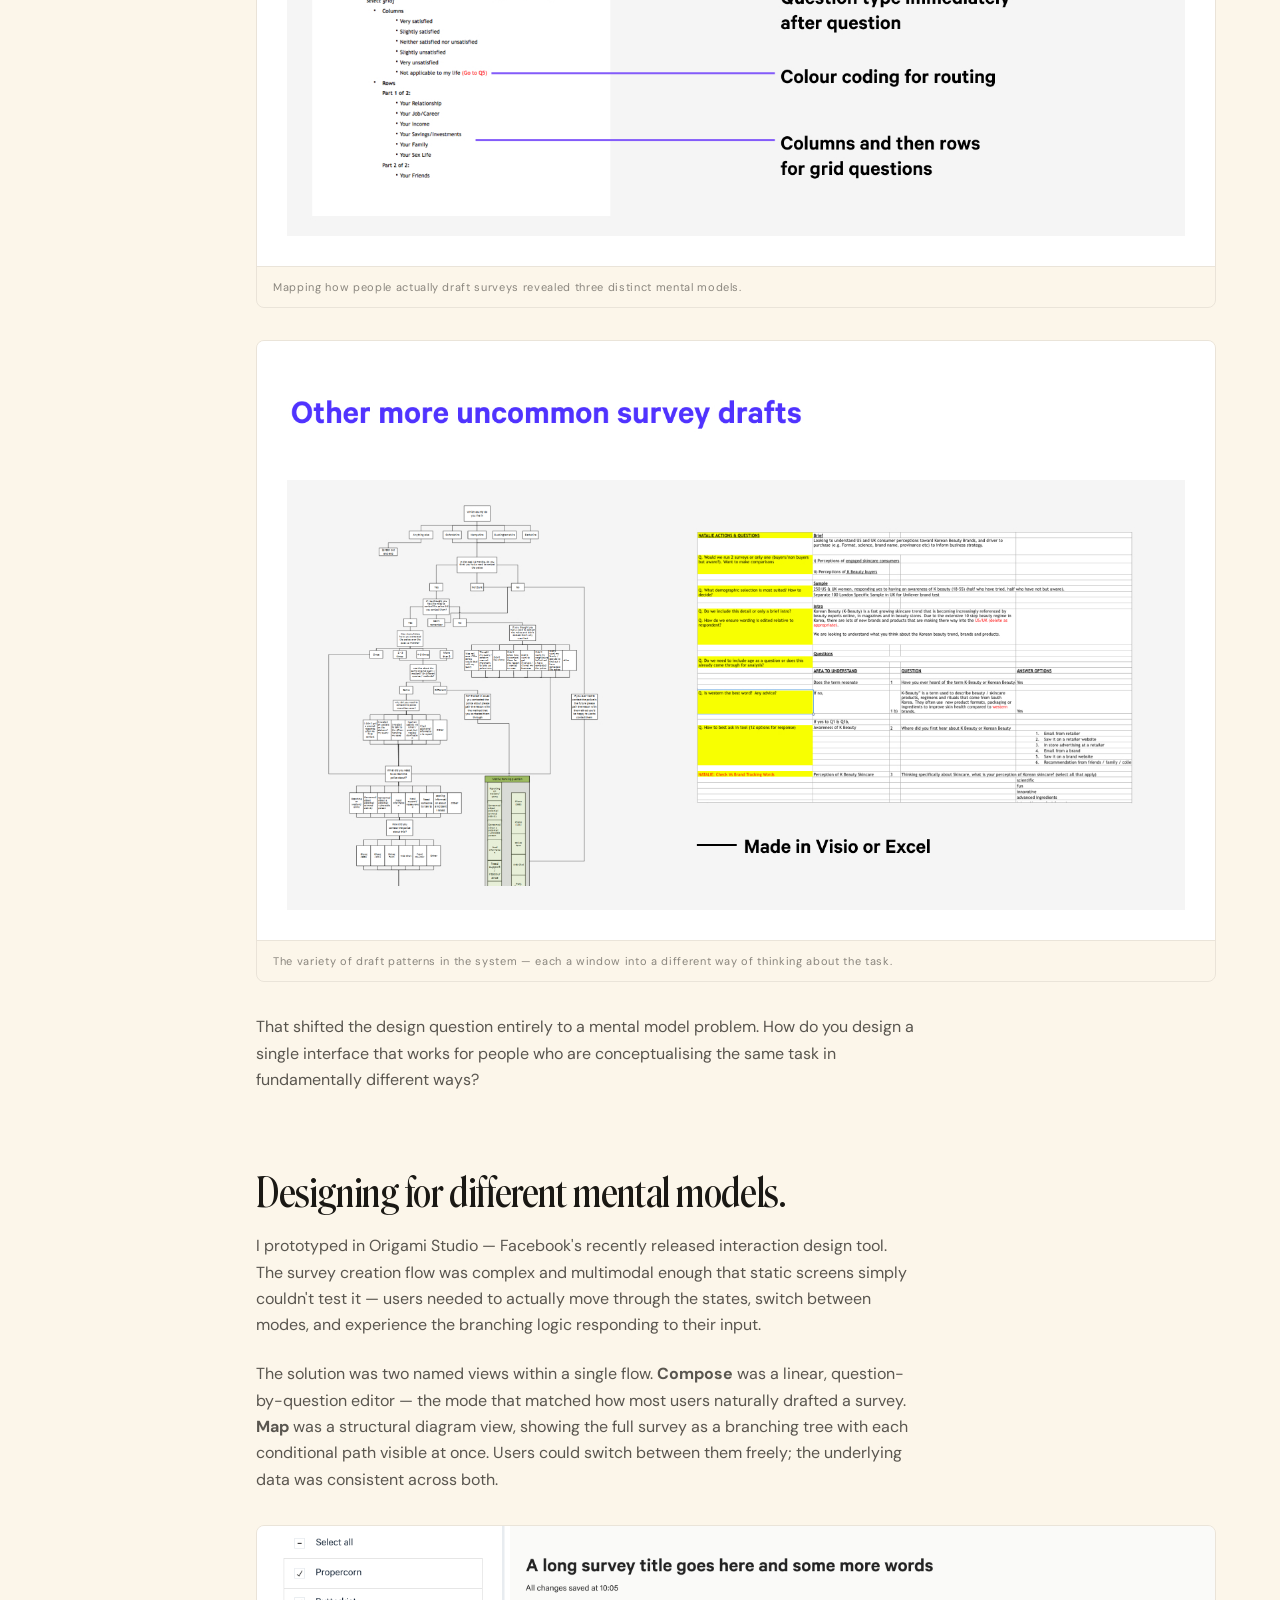
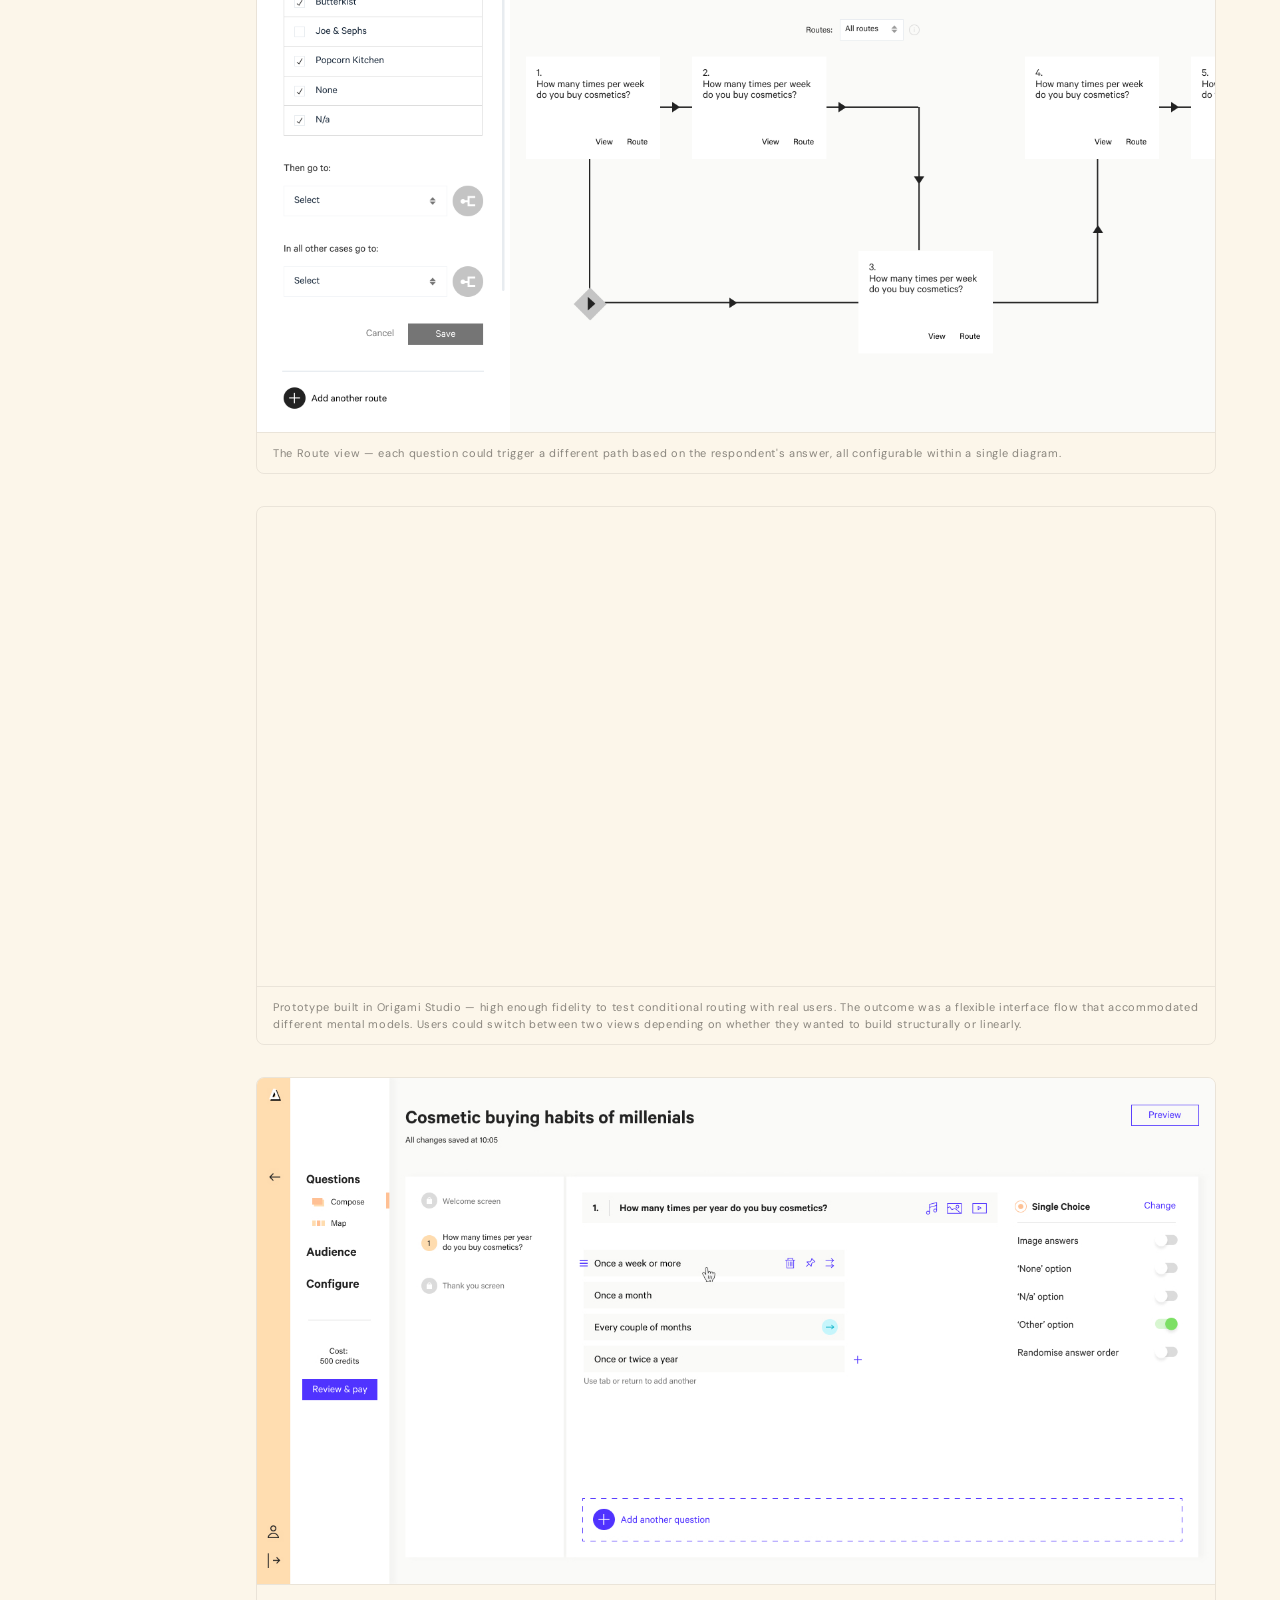
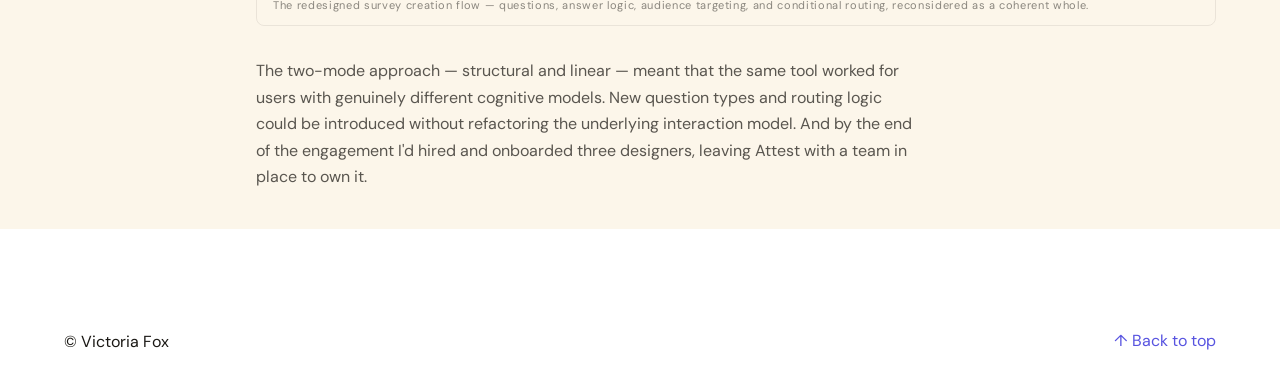
==== commit 6e676c65: "Rework section spacing rhythm and footer/link styling Standardize section gaps on a shared clamp() v" ====
--- a/attest.html
+++ b/attest.html
@@ -183,8 +183,7 @@
   <script src="script.js?v=2"></script>
   <footer class="site-footer">
     <div class="site-footer__inner"><span class="site-footer__copy">© Victoria Fox</span>
-      <div class="site-footer__links"><a href="mailto:vickyloufox@gmail.com" class="site-footer__link"
-          data-copy-email>Email</a><a href="#" class="site-footer__link">↑ Back to top</a></div>
+      <div class="site-footer__links"><a href="#" class="site-footer__link">↑ Back to top</a></div>
     </div>
   </footer>
 </body>
--- a/styles.css
+++ b/styles.css
@@ -424,17 +424,18 @@
 .nav__link:hover { color: var(--accent); background-size: 0% 1px; }
 
 .nav__link[data-copy-email] {
-  background-image: none;
-  text-decoration: underline;
-  text-underline-offset: 3px;
-  text-decoration-thickness: 1.5px;
+  background-image: linear-gradient(currentColor, currentColor);
+  background-size: 0% 1.5px;
+  background-repeat: no-repeat;
+  background-position: 0 100%;
+  padding-bottom: 2px;
+  transition: background-size 250ms var(--ease);
   font-size: var(--fs-body);
   font-weight: 300;
-  color: var(--ink);
+  color: var(--accent);
 }
 .nav__link[data-copy-email]:hover {
-  color: var(--accent);
-  text-decoration: underline;
+  background-size: 100% 1.5px;
 }
 
 .nav__contextual {
@@ -501,20 +502,21 @@
 }
 
 .tagline-section {
-  padding: clamp(80px, 10vw, 140px) 0;
+  padding: clamp(60px, 8vw, 100px) 0;
 }
 
 .tagline {
   color: var(--ink);
   padding: 0 clamp(24px, 5vw, 80px);
   text-align: center;
+  margin: 0;
 }
 
 /* ---------- About ---------- */
 
 .about-section {
-  padding: clamp(64px, 8vw, 120px) 0;
-  background: var(--col-brown);
+  padding-top: 0;
+  padding-bottom: clamp(48px, 6vw, 90px);
 }
 
 .about-cols__portrait-img {
@@ -531,7 +533,7 @@
 .about-bio p {
   font-family: 'Roslindale Display', serif;
   font-size: clamp(1.6rem, 3.2vw, 2.8rem);
-  font-variation-settings: 'wght' 700, 'wdth' 75;
+  font-variation-settings: 'wght' 400, 'wdth' 75;
   line-height: 1.15;
   letter-spacing: -0.01em;
   color: var(--ink);
@@ -606,14 +608,18 @@
   color: var(--ink);
 }
 .about-cols__list a {
+  align-self: flex-start;
   font-size: var(--fs-body);
   font-weight: 300;
-  color: var(--ink);
-  text-decoration: underline;
-  text-underline-offset: 3px;
-  text-decoration-thickness: 1.5px;
-}
-.about-cols__list a:hover { color: var(--accent); }
+  color: var(--accent);
+  background-image: linear-gradient(currentColor, currentColor);
+  background-size: 0% 1.5px;
+  background-repeat: no-repeat;
+  background-position: 0 100%;
+  padding-bottom: 2px;
+  transition: background-size 250ms var(--ease);
+}
+.about-cols__list a:hover { background-size: 100% 1.5px; }
 
 @media (max-width: 900px) {
   .about-cols {
@@ -1046,8 +1052,11 @@
    <div class="sl"><span class="sl__label">…</span><div class="sl__body"> wrappers.
    ------------------------------------------------ */
 .section--sl {
-  padding-top: clamp(64px, 8vw, 120px);
-  padding-bottom: clamp(64px, 8vw, 120px);
+  padding-top: clamp(48px, 6vw, 90px);
+  padding-bottom: clamp(48px, 6vw, 90px);
+}
+#skills {
+  padding-bottom: 0;
 }
 .section--cs {
   padding-top: clamp(24px, 3vw, 40px);
@@ -1212,9 +1221,9 @@
 .footer__bottom a:hover { color: var(--accent); }
 
 .site-footer {
-  background: var(--ink);
-  color: var(--bg);
-  padding: var(--s-6) 0;
+  background: var(--cream);
+  color: var(--ink);
+  padding-top: clamp(60px, 8vw, 100px);
   padding-bottom: calc(var(--s-6) + env(safe-area-inset-bottom));
   font-family: var(--font-sans);
   font-size: var(--fs-body);
@@ -1234,14 +1243,16 @@
   align-items: center;
 }
 .site-footer__link {
-  color: #000;
-  text-decoration: underline;
-  text-underline-offset: 3px;
-  text-decoration-thickness: 1.5px;
-  transition: color 180ms var(--ease);
+  color: var(--accent);
+  background-image: linear-gradient(currentColor, currentColor);
+  background-size: 0% 1.5px;
+  background-repeat: no-repeat;
+  background-position: 0 100%;
+  padding-bottom: 2px;
+  transition: background-size 250ms var(--ease);
 }
 .site-footer__link:hover {
-  color: var(--accent);
+  background-size: 100% 1.5px;
 }
 
 /* ---------- Case study pages ---------- */
@@ -1249,16 +1260,18 @@
 .cs-back {
   font-size: var(--fs-body);
   font-weight: 300;
-  color: var(--ink);
+  color: var(--accent);
   text-transform: none;
   letter-spacing: 0;
-  text-decoration: underline;
-  text-underline-offset: 3px;
-  text-decoration-thickness: 1.5px;
   display: inline-block;
-  transition: color 180ms var(--ease);
-}
-.cs-back:hover { color: var(--accent); }
+  background-image: linear-gradient(currentColor, currentColor);
+  background-size: 0% 1.5px;
+  background-repeat: no-repeat;
+  background-position: 0 100%;
+  padding-bottom: 2px;
+  transition: background-size 250ms var(--ease);
+}
+.cs-back:hover { background-size: 100% 1.5px; }
 
 .cs-title {
   max-width: 22ch;
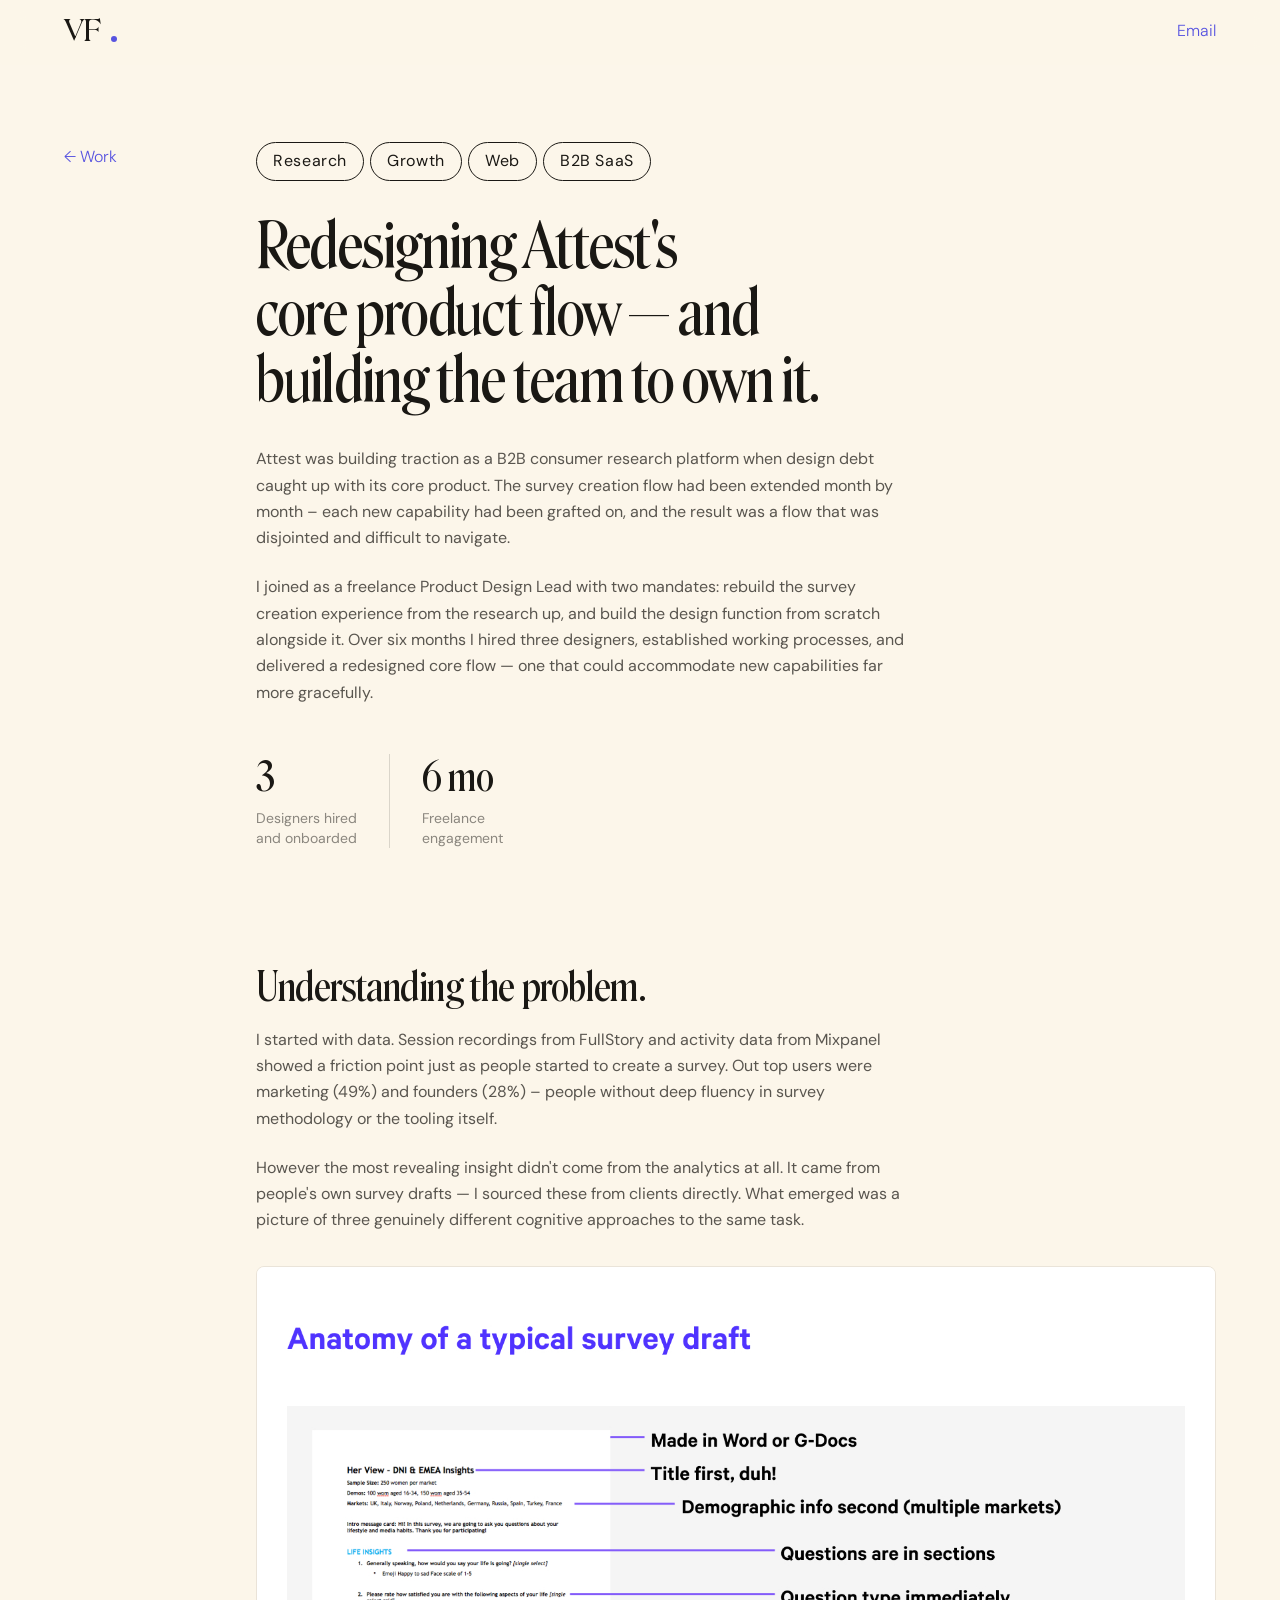
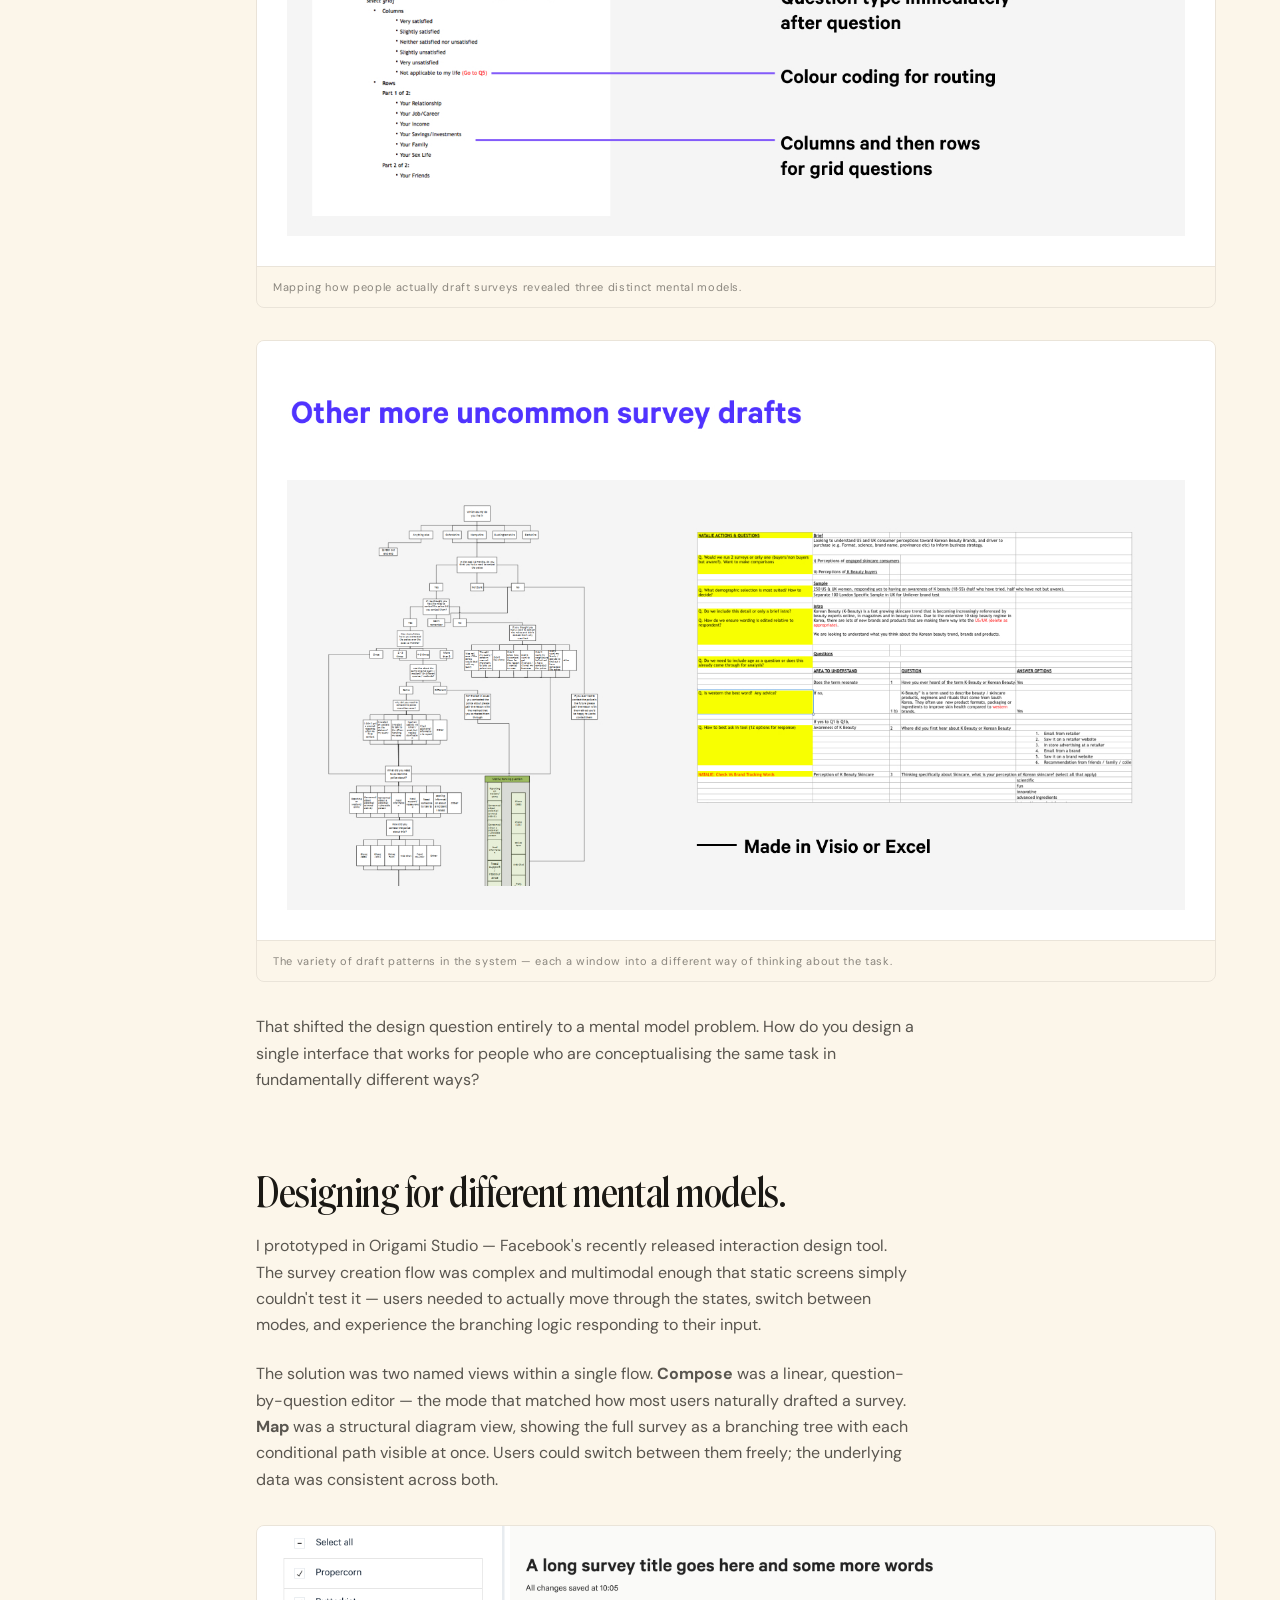
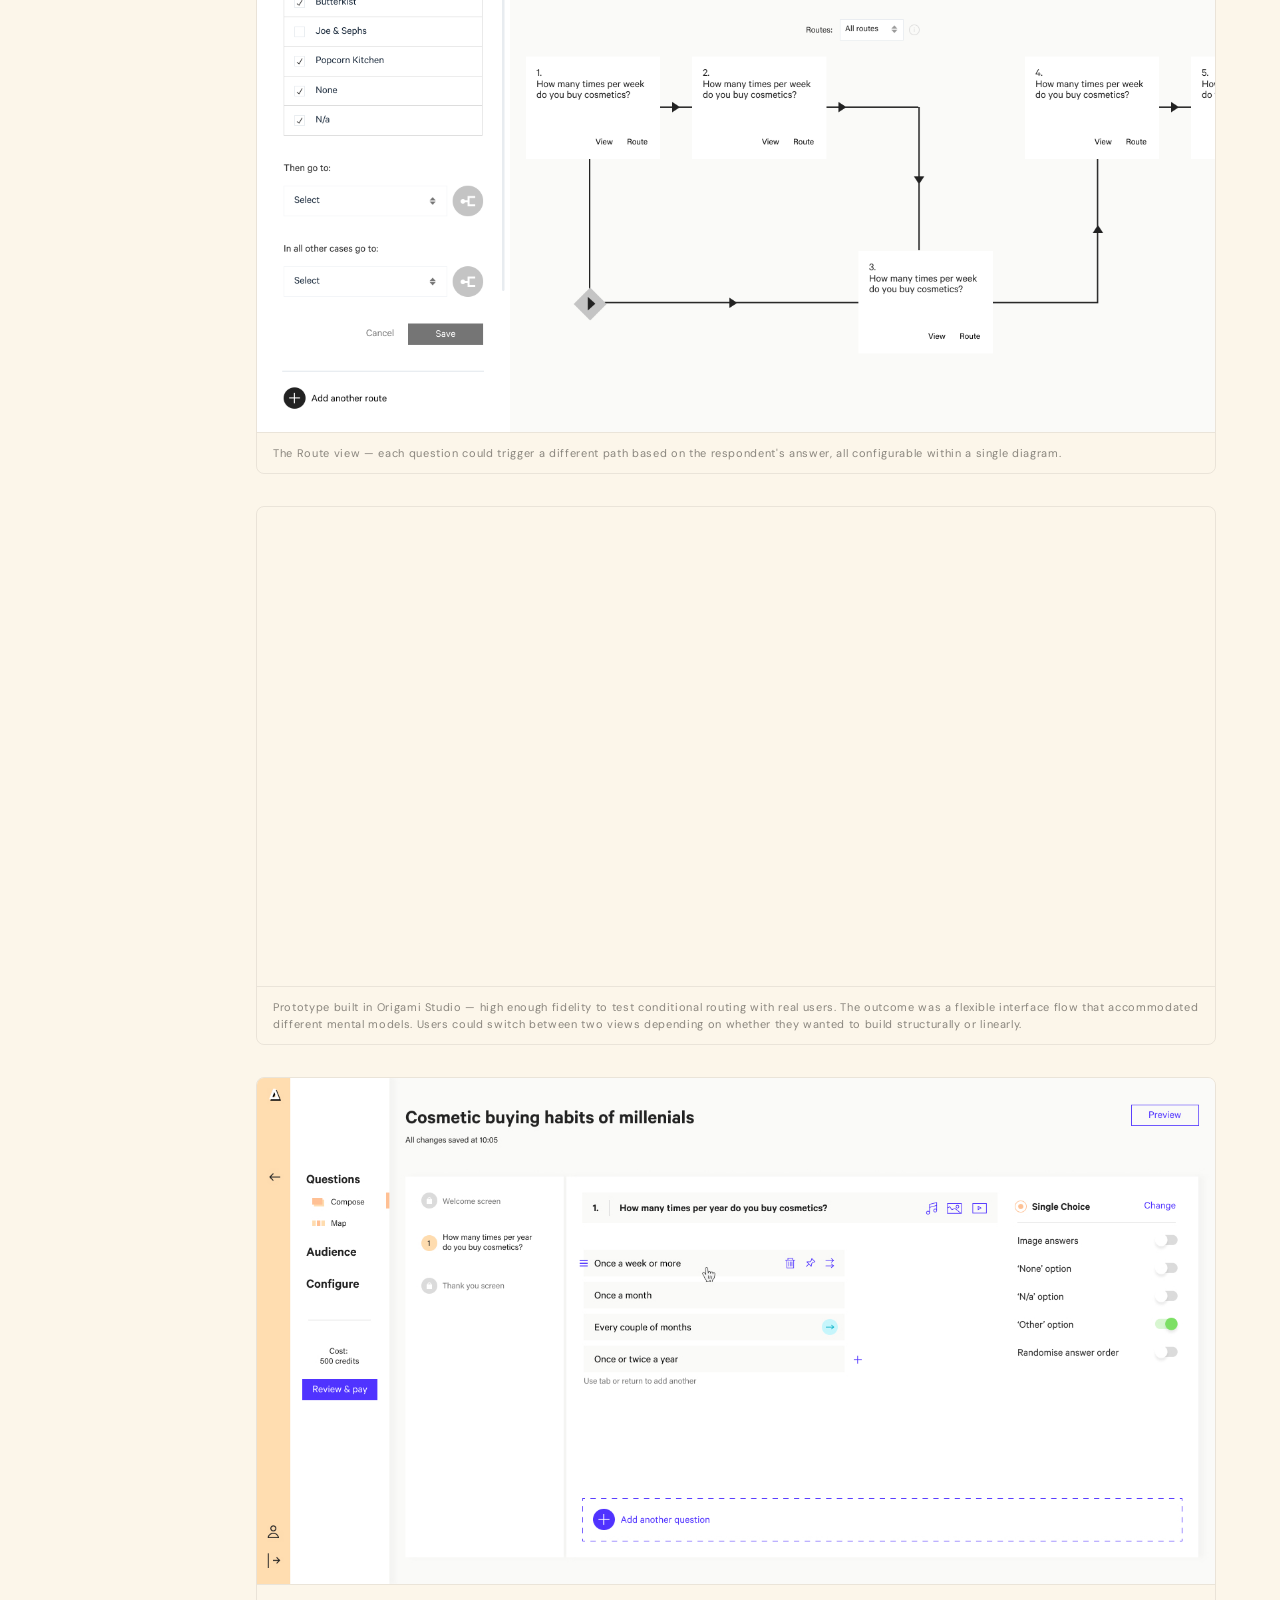
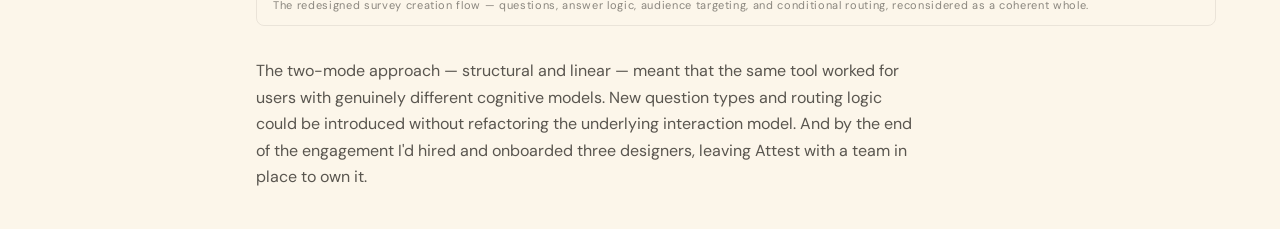
==== commit b25c3934: "Footer overscroll fix" ====
--- a/attest.html
+++ b/attest.html
@@ -20,7 +20,7 @@
       font-stretch: 75% 100%;
     }
   </style>
-  <link rel="stylesheet" href="styles.css?v=14" />
+  <link rel="stylesheet" href="styles.css?v=15" />
 </head>
 
 <body>
@@ -181,11 +181,6 @@
 
   <div class="toast" id="toast">Copied — vickyloufox@gmail.com</div>
   <script src="script.js?v=2"></script>
-  <footer class="site-footer">
-    <div class="site-footer__inner"><span class="site-footer__copy">© Victoria Fox</span>
-      <div class="site-footer__links"><a href="#" class="site-footer__link">↑ Back to top</a></div>
-    </div>
-  </footer>
 </body>
 
 </html>
--- a/styles.css
+++ b/styles.css
@@ -88,7 +88,7 @@
 
 *, *::before, *::after { box-sizing: border-box; }
 
-html { scroll-behavior: smooth; background: var(--ink); }
+html { scroll-behavior: smooth; background: var(--ink); overscroll-behavior-y: none; }
 
 .toast {
   position: fixed;
@@ -523,7 +523,8 @@
   width: 100%;
   height: 100%;
   object-fit: cover;
-  border-radius: var(--radius-md);
+  object-position: center 25%;
+  border-radius: 50%;
   display: block;
 }
 
@@ -551,15 +552,16 @@
 
 .about-cols {
   display: grid;
-  grid-template-columns: 280px 1fr 1fr 1fr;
+  grid-template-columns: 240px 1fr 1fr 1fr;
   gap: clamp(24px, 4vw, 56px);
   align-items: start;
 }
 
 .about-cols__portrait {
-  width: 280px;
-  aspect-ratio: 3/4;
-  border-radius: var(--radius-md);
+  width: 240px;
+  aspect-ratio: 1 / 1;
+  border-radius: 50%;
+  overflow: hidden;
 }
 
 .about-cols__col {
@@ -627,12 +629,12 @@
   }
   .about-cols__portrait {
     grid-column: 1 / -1;
-    max-width: 320px;
+    max-width: 220px;
   }
 }
 @media (max-width: 560px) {
   .about-cols { grid-template-columns: 1fr; }
-  .about-cols__portrait { max-width: 260px; }
+  .about-cols__portrait { max-width: 180px; }
 }
 
 /* ---------- Work / Case studies list ---------- */
@@ -1572,3 +1574,19 @@
 }
 .lightbox__btn:hover:not(:disabled) { background: rgba(255, 255, 255, 0.3); }
 .lightbox__btn:disabled { opacity: 0.2; cursor: default; }
+
+/* ---------- Narrower figure pair (keeps screenshots at or below native size) ---------- */
+.cs-figure-pair--narrow {
+  max-width: 640px;
+}
+
+/* ---------- Tall full-page screenshot in a scrolling frame ---------- */
+.cs-figure--scroll .cs-figure__frame {
+  max-height: 660px;
+  overflow-y: auto;
+}
+.cs-figure--scroll .cs-figure__frame img {
+  width: 100%;
+  height: auto;
+  display: block;
+}
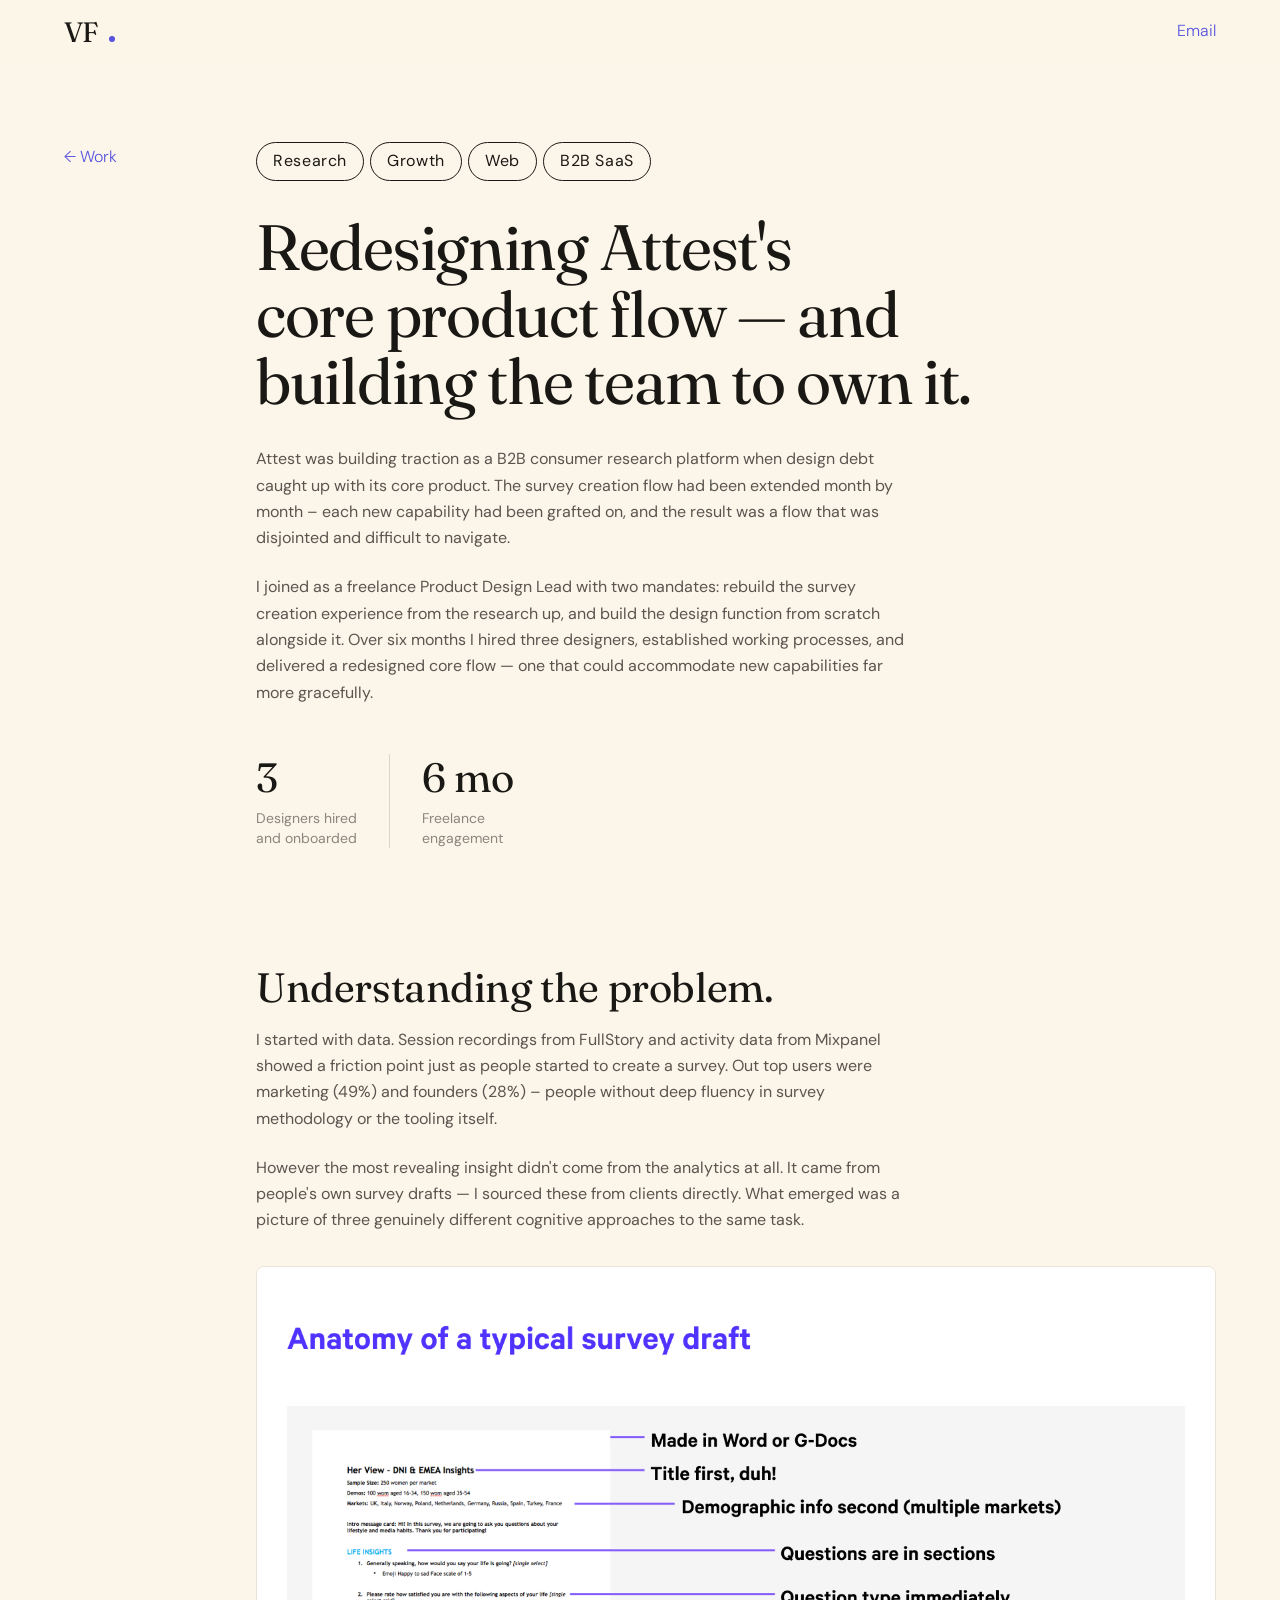
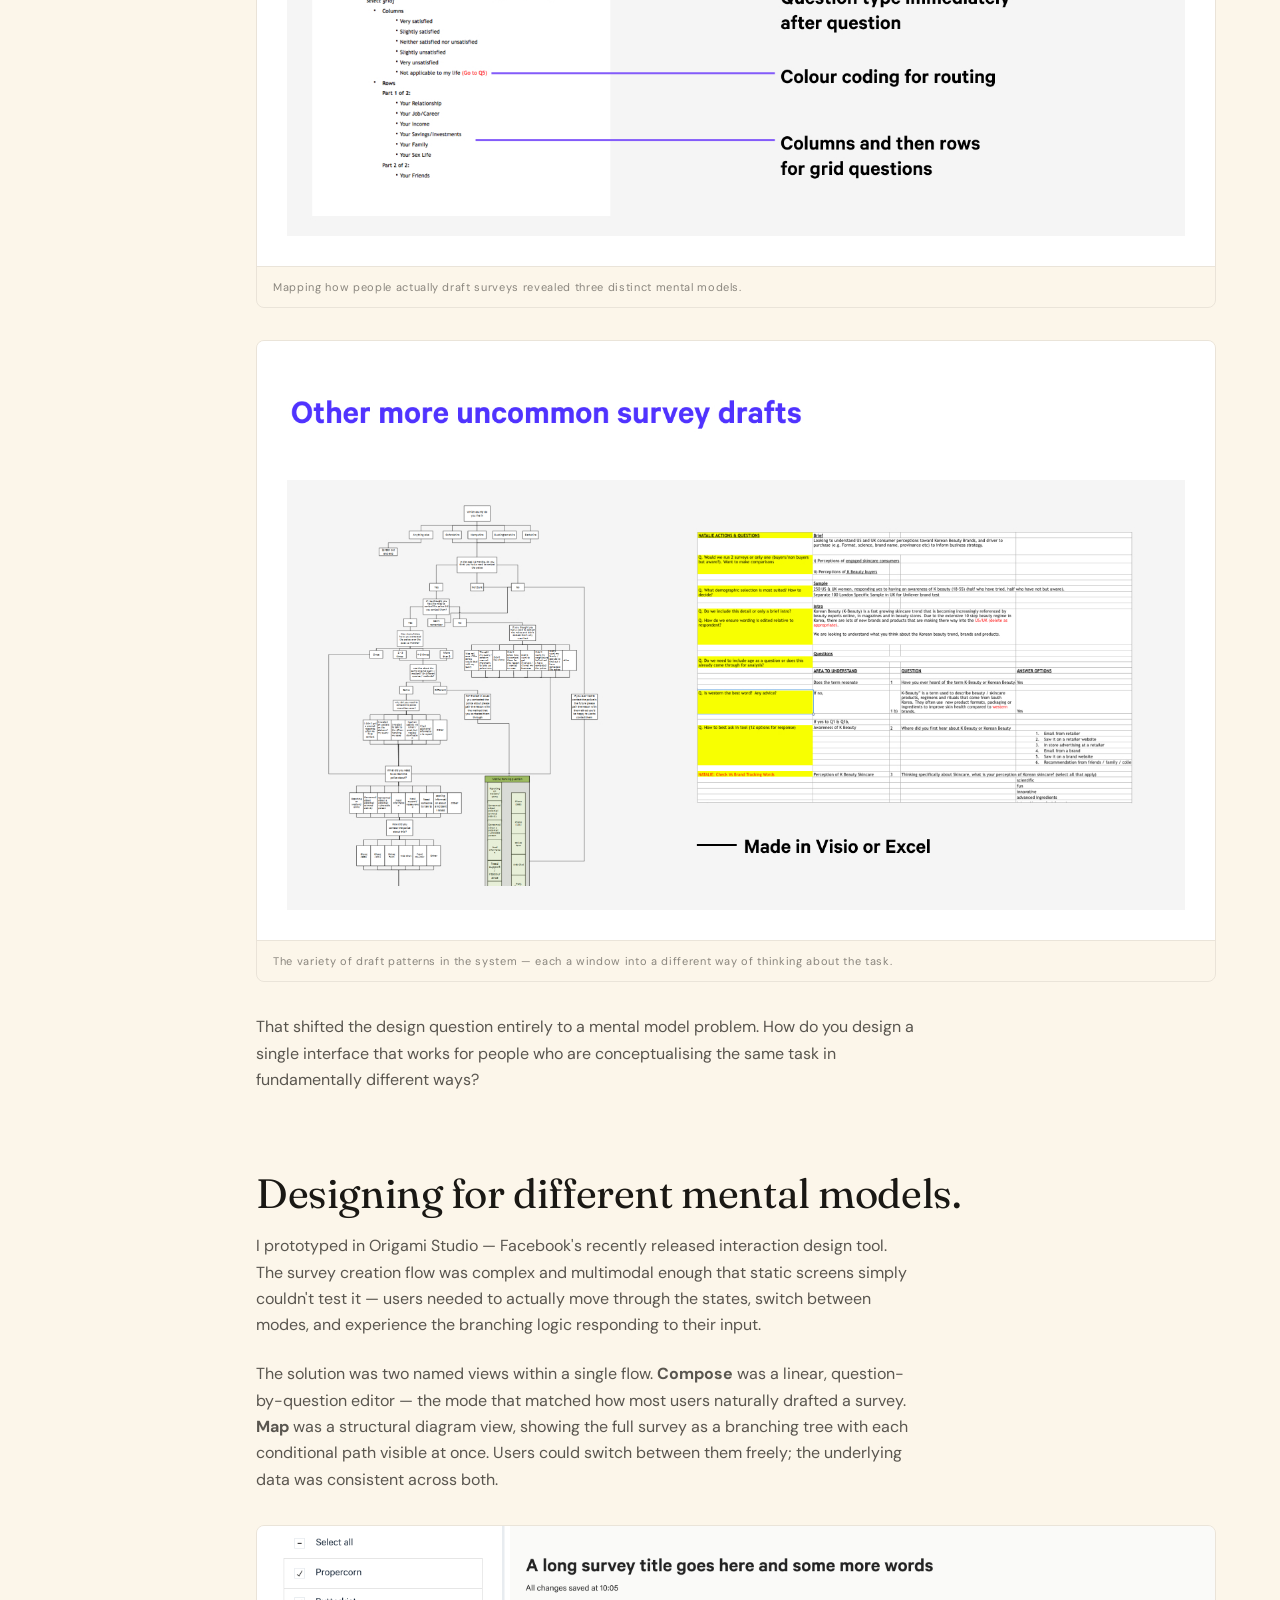
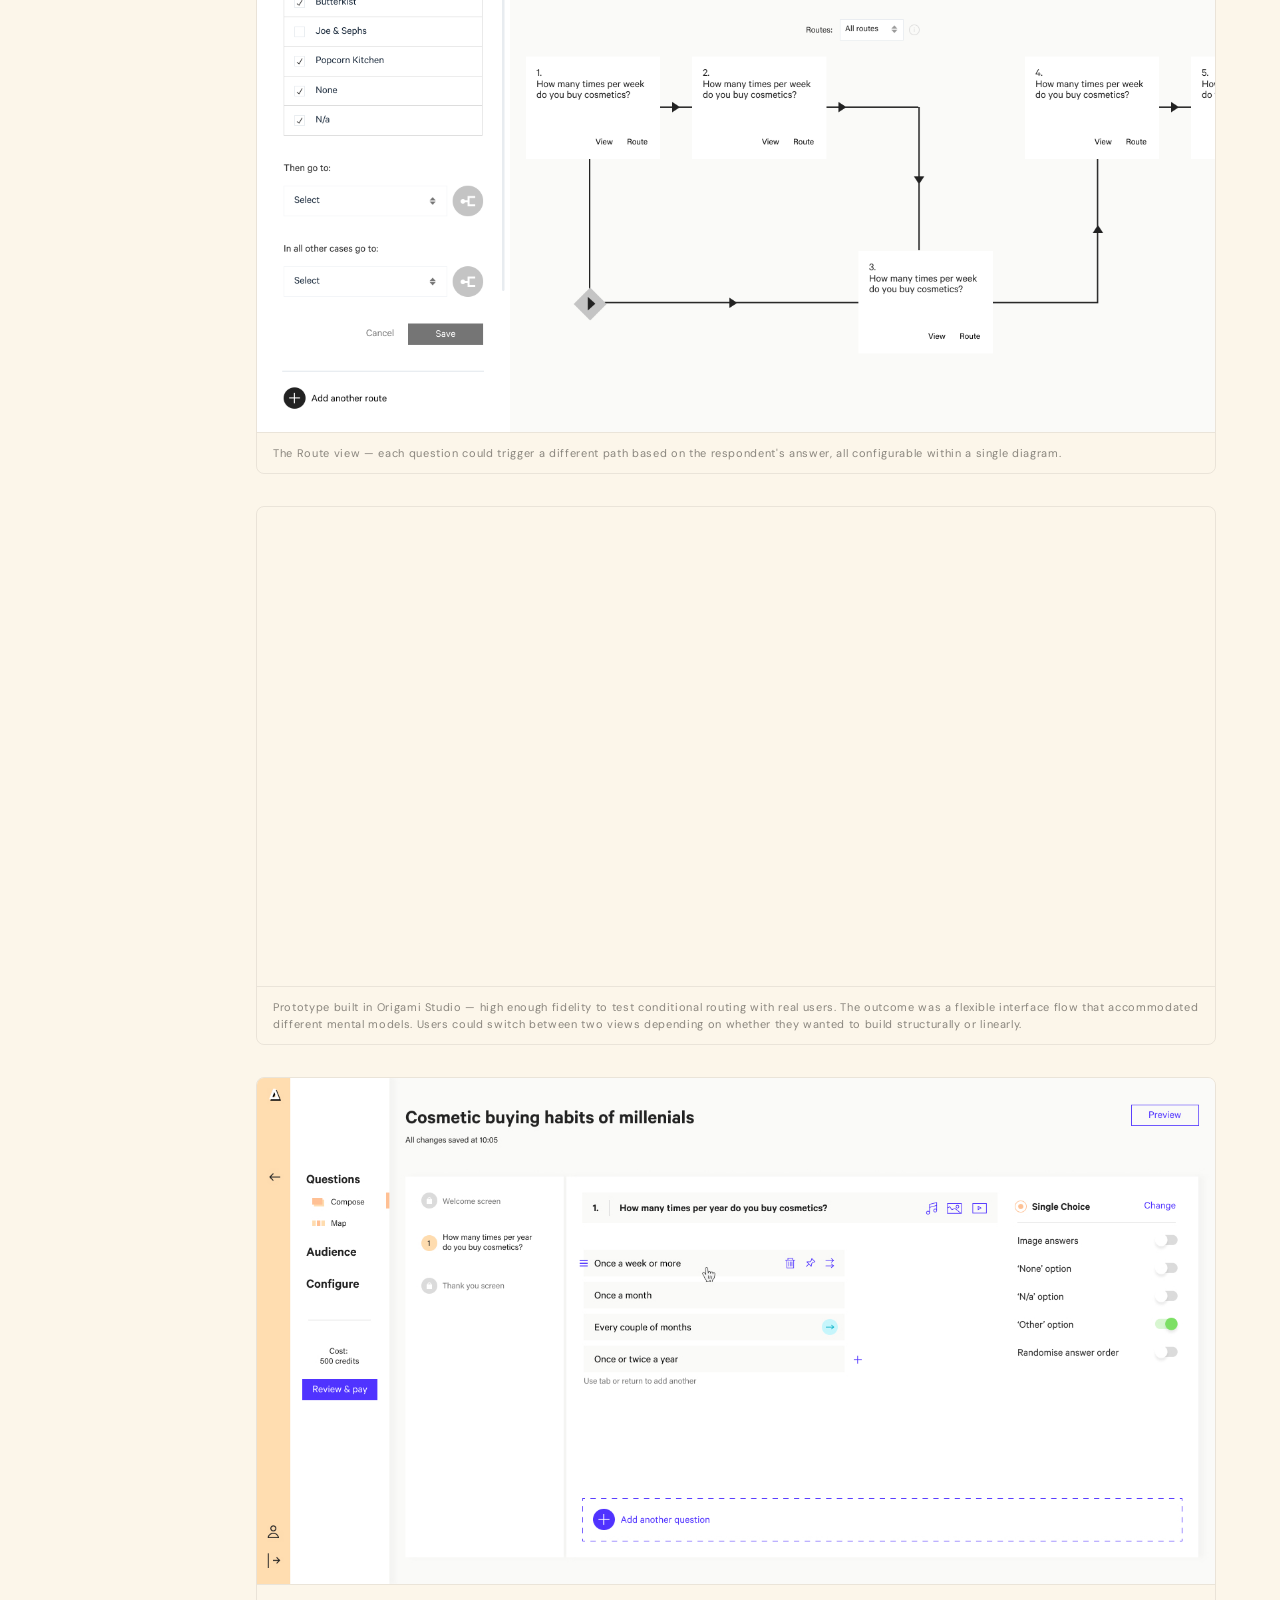
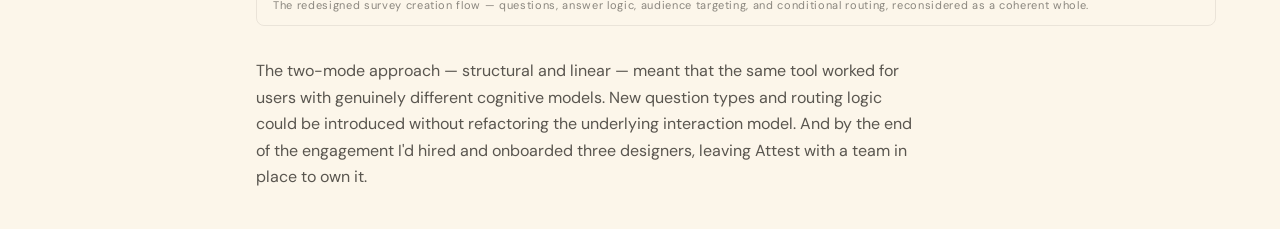
==== commit 9885248a: "Font to Fraunces" ====
--- a/attest.html
+++ b/attest.html
@@ -12,15 +12,9 @@
   <link rel="preconnect" href="https://fonts.gstatic.com" crossorigin />
   <link rel="stylesheet"
     href="https://fonts.googleapis.com/css2?family=DM+Sans:ital,wght@0,400;0,500;0,600;1,400&display=swap" />
-  <style>
-    @font-face {
-      font-family: 'Roslindale Display';
-      src: url('RoslindaleVariable-VF[Display]-Testing.ttf') format('truetype');
-      font-weight: 100 900;
-      font-stretch: 75% 100%;
-    }
-  </style>
-  <link rel="stylesheet" href="styles.css?v=15" />
+  <link rel="stylesheet"
+    href="https://fonts.googleapis.com/css2?family=Fraunces:opsz,wght@9..144,100..900&display=swap" />
+  <link rel="stylesheet" href="styles.css?v=17" />
 </head>
 
 <body>
--- a/styles.css
+++ b/styles.css
@@ -9,7 +9,7 @@
 
 :root {
   /* ---------- Type ---------- */
-  --font-serif: 'Roslindale Display', serif;
+  --font-serif: 'Fraunces', serif;
   --font-sans:  'DM Sans', system-ui, sans-serif;
   --font-mono:  'DM Mono', 'IBM Plex Mono', ui-monospace, monospace;
 
@@ -150,30 +150,30 @@
   text-wrap: balance;
 }
 
-/* ---- Roslindale type tokens ---- */
+/* ---- Display type tokens ---- */
 .t-display {
-  font-family: 'Roslindale Display', serif;
+  font-family: 'Fraunces', serif;
   font-size: clamp(48px, 13vw, 102px);
   font-variation-settings: 'wght' 400, 'wdth' 75;
   letter-spacing: -0.02em;
   line-height: 1.05;
 }
 .t-title {
-  font-family: 'Roslindale Display', serif;
+  font-family: 'Fraunces', serif;
   font-size: var(--fs-serif-2);
   font-variation-settings: 'wght' 400, 'wdth' 75;
   line-height: 1.05;
   letter-spacing: -0.02em;
 }
 .t-heading {
-  font-family: 'Roslindale Display', serif;
+  font-family: 'Fraunces', serif;
   font-size: clamp(1.6rem, 3.2vw, 2.8rem);
   font-variation-settings: 'wght' 400, 'wdth' 75;
   line-height: 1.15;
   letter-spacing: -0.01em;
 }
 .t-heading-em {
-  font-family: 'Roslindale Display', serif;
+  font-family: 'Fraunces', serif;
   font-size: clamp(1.6rem, 3.2vw, 2.8rem);
   font-variation-settings: 'wght' 700, 'wdth' 75;
   line-height: 1.15;
@@ -494,7 +494,7 @@
 }
 
 .hero__letter {
-  font-family: 'Roslindale Display', serif;
+  font-family: 'Fraunces', serif;
   display: inline-block;
   white-space: pre;
   position: absolute;
@@ -532,7 +532,7 @@
   margin-bottom: clamp(48px, 6vw, 80px);
 }
 .about-bio p {
-  font-family: 'Roslindale Display', serif;
+  font-family: 'Fraunces', serif;
   font-size: clamp(1.6rem, 3.2vw, 2.8rem);
   font-variation-settings: 'wght' 400, 'wdth' 75;
   line-height: 1.15;
@@ -664,7 +664,7 @@
 }
 
 .work-item__name {
-  font-family: 'Roslindale Display', serif;
+  font-family: 'Fraunces', serif;
   font-size: clamp(2.8rem, 5.5vw, 5.5rem);
   font-variation-settings: 'wght' 400, 'wdth' 75;
   line-height: 1.05;
